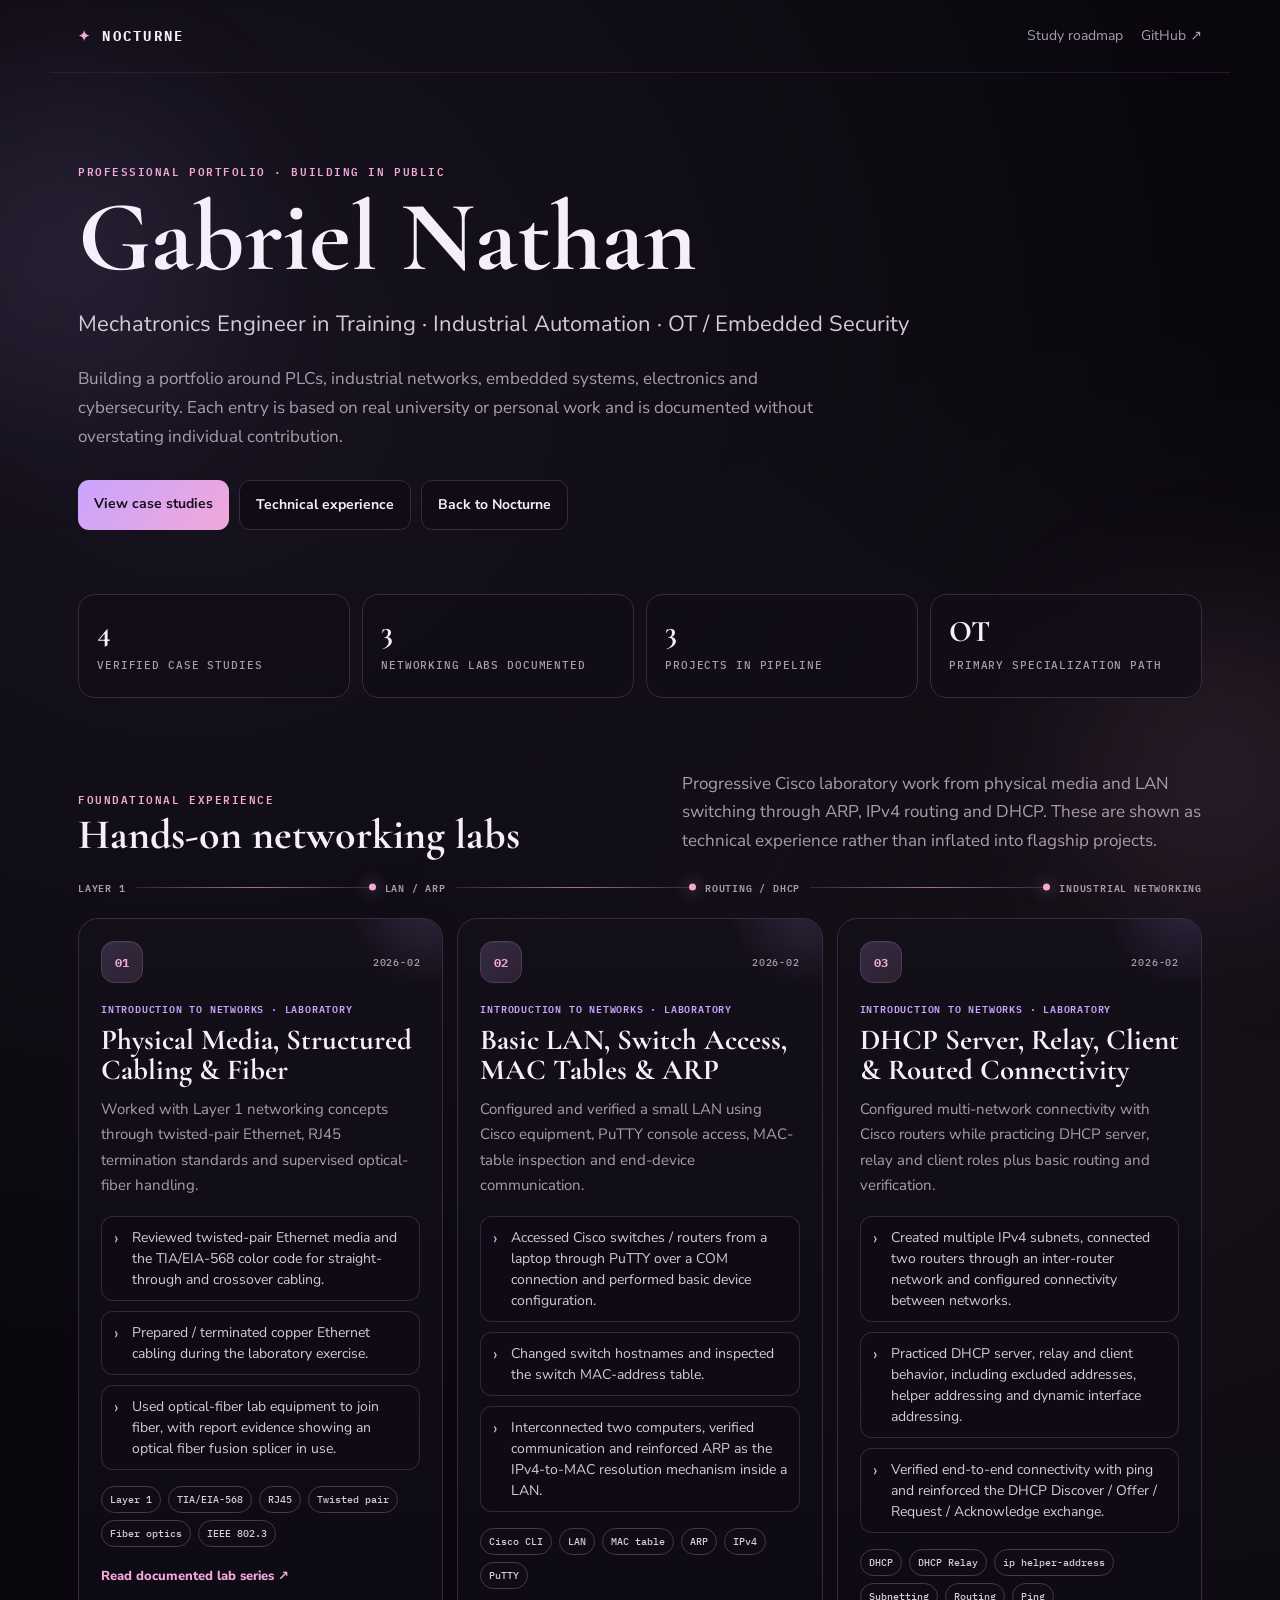
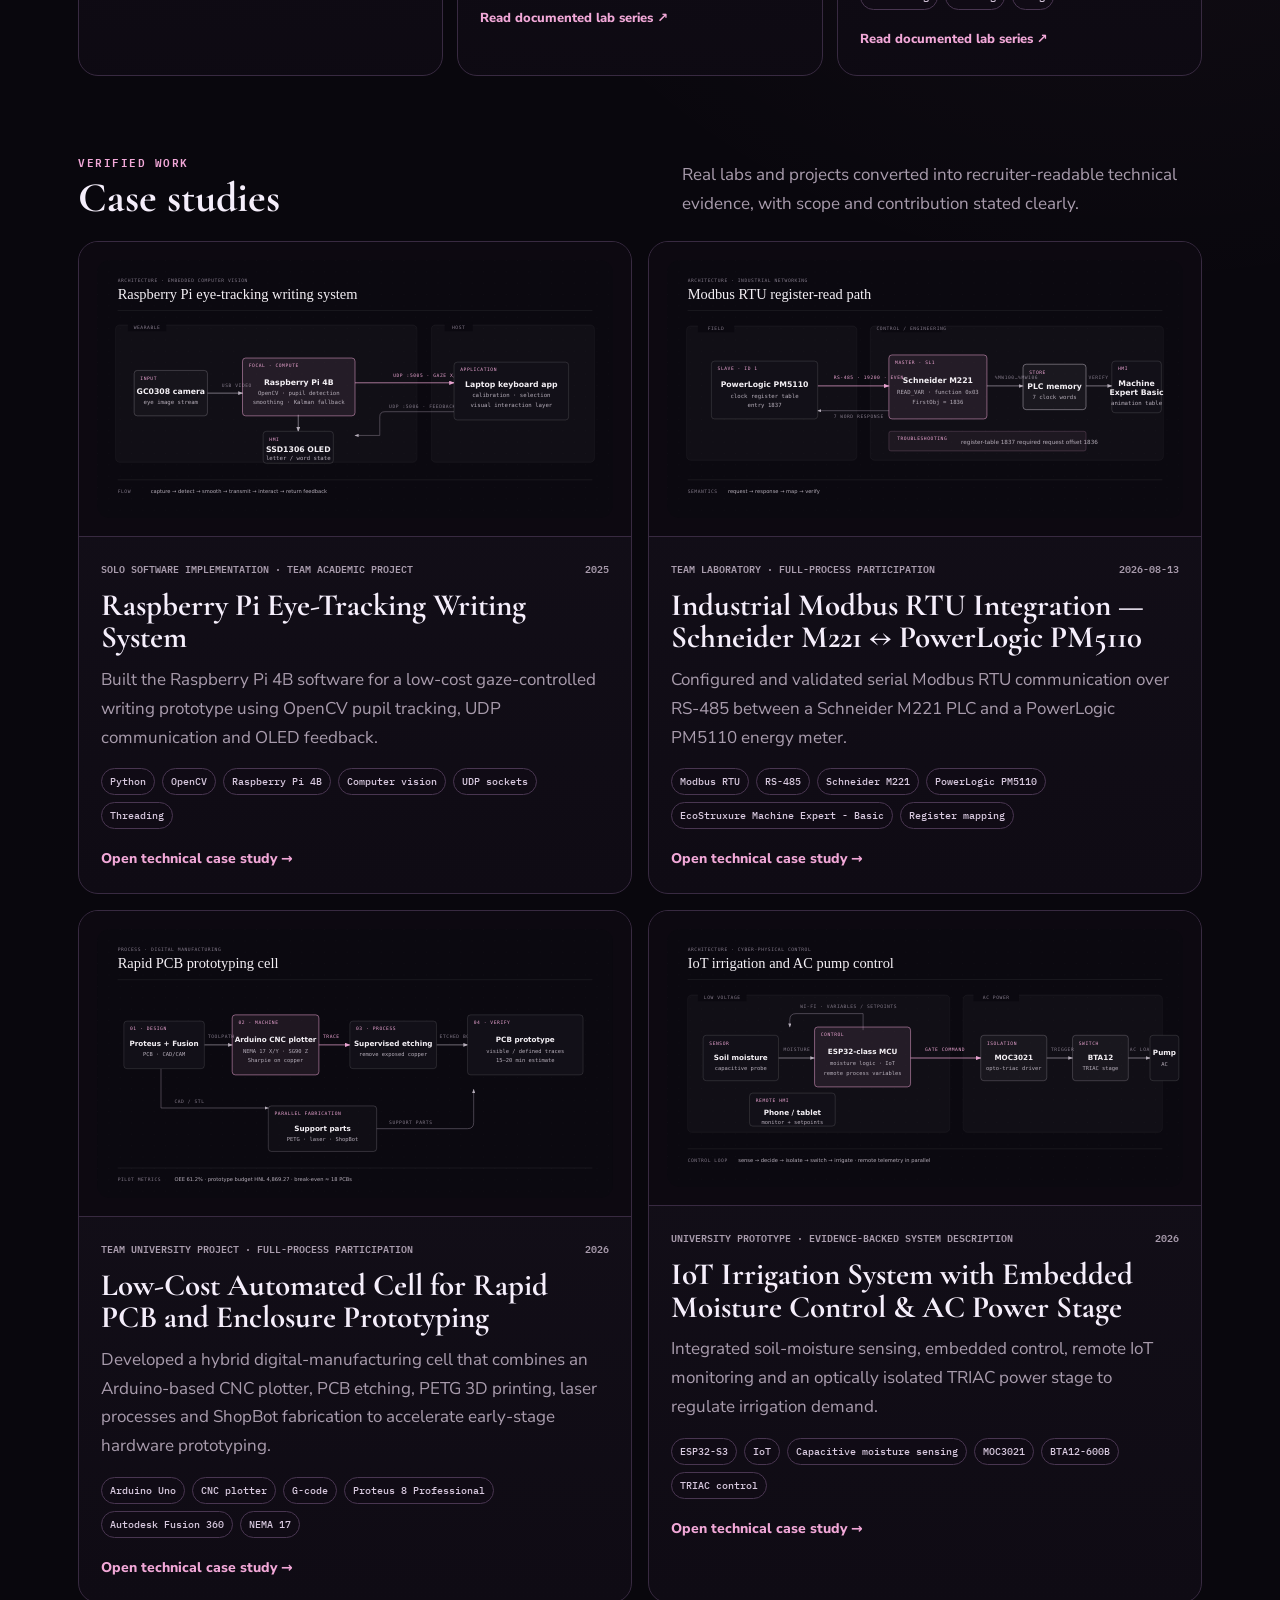
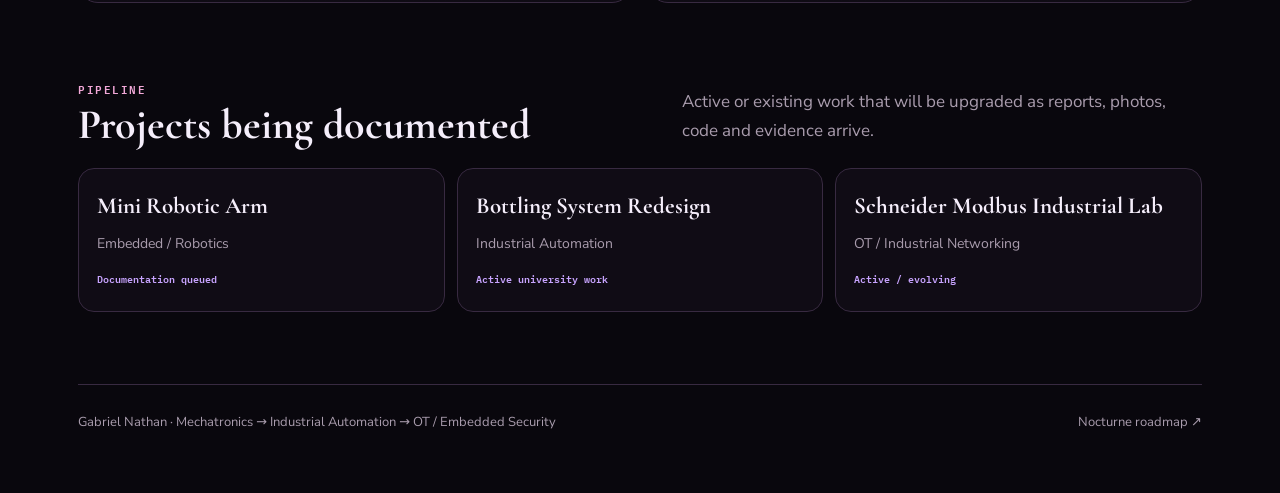
==== portfolio.html @ d042cc81 "Restore stable purple Nocturne UI while keeping current typography and diagram assets" ====
<!doctype html>
<html lang="en">
<head>
  <meta charset="utf-8" />
  <meta name="viewport" content="width=device-width,initial-scale=1" />
  <meta name="description" content="Gabriel Nathan — Mechatronics, industrial automation and OT security portfolio." />
  <meta name="theme-color" content="#0a0710" />
  <title>Portfolio — Gabriel Nathan</title>
  <link rel="preconnect" href="https://fonts.googleapis.com">
  <link rel="preconnect" href="https://fonts.gstatic.com" crossorigin>
  <link href="https://fonts.googleapis.com/css2?family=Cormorant+Garamond:wght@600;700&family=IBM+Plex+Mono:wght@400;500;600&family=Nunito+Sans:wght@500;600;700;800&display=swap" rel="stylesheet">
  <link rel="stylesheet" href="portfolio.css" />
  <link rel="stylesheet" href="portfolio-experience.css" />
  <style>:root{--body:"Nunito Sans",system-ui,sans-serif}</style>
</head>
<body>
  <div class="ambient a"></div><div class="ambient b"></div>
  <header class="site-head">
    <a class="brand" href="index.html"><span>✦</span> NOCTURNE</a>
    <nav><a href="index.html">Study roadmap</a><a href="https://github.com/Natequan/ot-cyber-roadmap" target="_blank" rel="noopener">GitHub ↗</a></nav>
  </header>

  <main>
    <section class="hero reveal">
      <div class="eyebrow">PROFESSIONAL PORTFOLIO · BUILDING IN PUBLIC</div>
      <h1 id="name">Gabriel Nathan</h1>
      <p class="headline" id="headline"></p>
      <p class="summary" id="summary"></p>
      <div class="hero-actions"><a class="primary" href="#case-studies">View case studies</a><a class="secondary" href="#experience">Technical experience</a><a class="secondary" href="index.html">Back to Nocturne</a></div>
    </section>

    <section class="stats" id="stats"></section>

    <section id="experience" class="section">
      <div class="section-head reveal"><div><span class="eyebrow">FOUNDATIONAL EXPERIENCE</span><h2>Hands-on networking labs</h2></div><p>Progressive Cisco laboratory work from physical media and LAN switching through ARP, IPv4 routing and DHCP. These are shown as technical experience rather than inflated into flagship projects.</p></div>
      <div class="experience-track reveal" aria-hidden="true"><span>Layer 1</span><i></i><span>LAN / ARP</span><i></i><span>Routing / DHCP</span><i></i><span>Industrial networking</span></div>
      <div class="experience-grid" id="experienceGrid"></div>
    </section>

    <section id="case-studies" class="section">
      <div class="section-head reveal"><div><span class="eyebrow">VERIFIED WORK</span><h2>Case studies</h2></div><p>Real labs and projects converted into recruiter-readable technical evidence, with scope and contribution stated clearly.</p></div>
      <div class="case-grid" id="caseGrid"></div>
    </section>

    <section class="section">
      <div class="section-head reveal"><div><span class="eyebrow">PIPELINE</span><h2>Projects being documented</h2></div><p>Active or existing work that will be upgraded as reports, photos, code and evidence arrive.</p></div>
      <div class="backlog-grid" id="backlogGrid"></div>
    </section>

    <footer><span>Gabriel Nathan · Mechatronics → Industrial Automation → OT / Embedded Security</span><a href="index.html">Nocturne roadmap ↗</a></footer>
  </main>

  <dialog id="caseDialog">
    <article class="dialog-card"><button class="close" id="closeDialog" aria-label="Close">×</button><div id="dialogContent"></div></article>
  </dialog>

  <script src="data/portfolio.js"></script>
  <script src="data/portfolio_extra.js"></script>
  <script src="data/portfolio_media.js"></script>
  <script src="data/media_eye_hardware.js"></script>
  <script src="data/media_eye_detection.js"></script>
  <script src="data/media_irrigation_bench.js"></script>
  <script src="data/media_irrigation_layout.js"></script>
  <script src="portfolio.js"></script>
</body>
</html>
---- portfolio.css ----
:root{--bg:#09070d;--panel:#120d18;--panel2:#17111e;--ink:#f5eefb;--muted:#a99cad;--soft:#d6cad9;--border:#382a41;--violet:#c8a4ff;--pink:#f2a8d8;--serif:'Cormorant Garamond',serif;--body:'Nunito',system-ui,sans-serif;--mono:'IBM Plex Mono',monospace}*{box-sizing:border-box}html{scroll-behavior:smooth}body{margin:0;background:radial-gradient(circle at 15% 10%,rgba(200,164,255,.08),transparent 30%),radial-gradient(circle at 90% 30%,rgba(242,168,216,.06),transparent 28%),var(--bg);color:var(--ink);font:17px/1.7 var(--body);min-height:100vh}a{color:inherit;text-decoration:none}.ambient{position:fixed;width:280px;height:280px;border-radius:50%;filter:blur(90px);opacity:.12;pointer-events:none;z-index:-1}.ambient.a{background:var(--violet);top:12%;left:-80px;animation:ambientFloat 12s ease-in-out infinite}.ambient.b{background:var(--pink);bottom:0;right:-80px;animation:ambientFloat 15s ease-in-out infinite reverse}@keyframes ambientFloat{50%{transform:translate3d(18px,-18px,0) scale(1.08)}}.site-head{max-width:1180px;margin:auto;padding:24px 28px;display:flex;justify-content:space-between;align-items:center;border-bottom:1px solid rgba(56,42,65,.55)}.brand{font:700 14px var(--mono);letter-spacing:.16em}.brand span{color:var(--pink)}nav{display:flex;gap:18px;color:var(--muted);font-size:14px}nav a{transition:color .2s ease,transform .2s ease}nav a:hover{color:var(--ink);transform:translateY(-1px)}main{max-width:1180px;margin:auto;padding:0 28px 60px}.hero{padding:88px 0 56px;max-width:900px}.eyebrow{font:600 11px var(--mono);letter-spacing:.14em;color:var(--pink)}h1,h2,h3{font-family:var(--serif);margin:0}.hero h1{font-size:clamp(56px,9vw,100px);line-height:.92;margin:12px 0}.headline{font-size:22px;color:var(--soft);max-width:850px}.summary{font-size:17px;color:var(--muted);max-width:760px}.hero-actions{display:flex;gap:10px;flex-wrap:wrap;margin-top:28px}.primary,.secondary{display:inline-flex;padding:12px 16px;border-radius:11px;font-weight:700;font-size:14px;border:1px solid var(--border);transition:transform .2s ease,box-shadow .2s ease,filter .2s ease}.primary{background:linear-gradient(135deg,var(--violet),var(--pink));color:#1a0f1e;border:0}.secondary{background:#100b15}.primary:hover,.secondary:hover{transform:translateY(-2px);box-shadow:0 14px 30px rgba(0,0,0,.22)}.primary:active,.secondary:active{transform:translateY(0) scale(.97)}.stats{display:grid;grid-template-columns:repeat(3,1fr);gap:12px;margin:8px 0 70px}.stat{border:1px solid var(--border);background:rgba(18,13,24,.85);border-radius:16px;padding:18px;transition:transform .25s ease,border-color .25s ease}.stat:hover{transform:translateY(-3px);border-color:#694f77}.stat strong{display:block;font:700 30px var(--serif)}.stat span{font:500 11px var(--mono);letter-spacing:.08em;color:var(--muted)}.section{margin:72px 0}.section-head{display:flex;justify-content:space-between;gap:24px;align-items:end;margin-bottom:22px}.section-head h2{font-size:42px;line-height:1}.section-head p{max-width:520px;color:var(--muted);margin:0}.case-grid{display:grid;grid-template-columns:repeat(2,minmax(0,1fr));gap:16px}.case-card{border:1px solid var(--border);background:linear-gradient(180deg,#14101a,#0f0b14);border-radius:20px;overflow:hidden;transition:transform .3s cubic-bezier(.2,.8,.2,1),border-color .3s ease,box-shadow .3s ease;cursor:pointer}.case-card:hover{transform:translateY(-6px);border-color:#694f77;box-shadow:0 24px 60px rgba(0,0,0,.25)}.case-card:active{transform:translateY(-2px) scale(.99)}.case-visual{padding:18px;border-bottom:1px solid var(--border);background:#0d0911;overflow:hidden}.case-visual img{width:100%;display:block;border-radius:13px;transition:transform .55s cubic-bezier(.2,.8,.2,1)}.case-card:hover .case-visual img{transform:scale(1.025)}.case-body{padding:22px}.case-meta{display:flex;justify-content:space-between;gap:10px;font:600 10px var(--mono);color:var(--muted);text-transform:uppercase}.case-card h3{font-size:31px;line-height:1.05;margin:12px 0;overflow-wrap:anywhere}.case-card p{color:var(--muted);margin:0}.tags{display:flex;flex-wrap:wrap;gap:7px;margin-top:16px}.tag{font:500 10px var(--mono);padding:6px 8px;border:1px solid #493651;border-radius:999px;color:#d8c9df;background:#100b15;transition:transform .2s ease,border-color .2s ease}.tag:hover{transform:translateY(-1px);border-color:#735681}.case-link{margin-top:18px;color:var(--pink);font-weight:800;font-size:14px}.backlog-grid{display:grid;grid-template-columns:repeat(3,minmax(0,1fr));gap:12px}.backlog-card{border:1px solid var(--border);background:#100c15;border-radius:16px;padding:18px;transition:transform .25s ease,border-color .25s ease}.backlog-card:hover{transform:translateY(-3px);border-color:#60476d}.backlog-card h3{font-size:23px;margin-bottom:6px}.backlog-card p{margin:0;color:var(--muted);font-size:14px}.status{display:inline-block;margin-top:13px;font:600 10px var(--mono);color:var(--violet)}footer{display:flex;justify-content:space-between;gap:20px;border-top:1px solid var(--border);padding-top:26px;color:var(--muted);font-size:13px}dialog{border:0;background:transparent;padding:20px;max-width:1080px;width:calc(100% - 28px);color:var(--ink);opacity:0;transform:translateY(18px) scale(.985);transition:opacity .22s ease,transform .28s cubic-bezier(.2,.8,.2,1)}dialog.is-open{opacity:1;transform:translateY(0) scale(1)}dialog::backdrop{background:rgba(5,3,8,.78);backdrop-filter:blur(7px);opacity:0;transition:opacity .25s ease}dialog.is-open::backdrop{opacity:1}.dialog-card{position:relative;background:#0e0a13;border:1px solid #4c3756;border-radius:22px;padding:32px;max-height:88vh;overflow-y:auto;overflow-x:hidden;box-shadow:0 30px 90px rgba(0,0,0,.5)}.dialog-card::-webkit-scrollbar{width:10px}.dialog-card::-webkit-scrollbar-track{background:#09070d}.dialog-card::-webkit-scrollbar-thumb{background:#4c3756;border-radius:99px;border:2px solid #09070d}.close{position:sticky;float:right;top:0;z-index:6;border:1px solid var(--border);background:#17101d;color:var(--ink);border-radius:50%;width:40px;height:40px;font-size:21px;cursor:pointer;transition:transform .2s ease,background .2s ease}.close:hover{transform:rotate(6deg) scale(1.06);background:#22172b}.close:active{transform:scale(.94)}.dialog-card h2{font-size:clamp(36px,5vw,54px);line-height:1.02;margin:10px 56px 14px 0;overflow-wrap:anywhere;word-break:normal}.dialog-card h3{font-size:29px;line-height:1.1;margin-top:30px}.dialog-card p,.dialog-card li{color:var(--soft);overflow-wrap:anywhere}.dialog-card ul{padding-left:22px}.role-note{border-left:3px solid var(--pink);padding:14px 16px;background:rgba(242,168,216,.04);color:var(--muted);border-radius:0 12px 12px 0}.result{padding:18px;border:1px solid #4d3856;background:rgba(200,164,255,.05);border-radius:14px}.diagram-wrap{overflow:hidden;border-radius:16px;margin-top:18px}.diagram{width:100%;height:auto;display:block;border-radius:15px;border:1px solid var(--border);margin:0;background:#0b0710}.case-section{margin-top:28px}.section-intro{margin-top:6px;color:var(--muted)}.project-gallery{display:grid;grid-template-columns:repeat(3,minmax(0,1fr));gap:12px;margin-top:14px}.project-shot{margin:0;border:1px solid var(--border);background:#100b15;border-radius:15px;overflow:hidden;cursor:zoom-in;opacity:0;transform:translateY(12px);animation:galleryIn .55s ease forwards;animation-delay:calc(220ms + var(--stagger,0ms));transition:transform .28s ease,border-color .28s ease,box-shadow .28s ease}.project-shot:hover{transform:translateY(-5px);border-color:#70557e;box-shadow:0 18px 42px rgba(0,0,0,.28)}.project-shot img{width:100%;height:210px;object-fit:cover;display:block;background:#fff}.project-shot figcaption{padding:11px 12px;color:var(--muted);font-size:13px;line-height:1.45}.flow-list{display:grid;gap:10px;margin-top:14px}.flow-step{display:grid;grid-template-columns:42px 1fr;gap:12px;align-items:start;padding:14px;border:1px solid #302338;background:#100b15;border-radius:13px;opacity:0;transform:translateX(-10px);animation:flowIn .52s ease forwards;animation-delay:calc(250ms + var(--stagger,0ms))}.flow-step span{font:700 11px var(--mono);color:var(--pink);padding-top:4px}.flow-step p{margin:0}.animated-list li{opacity:0;transform:translateY(8px);animation:listIn .48s ease forwards;animation-delay:calc(250ms + var(--stagger,0ms));margin-bottom:8px}.reveal{opacity:0;transform:translateY(16px);transition:opacity .6s ease var(--delay,0ms),transform .65s cubic-bezier(.2,.8,.2,1) var(--delay,0ms)}.reveal.is-visible{opacity:1;transform:translateY(0)}.dialog-reveal{opacity:0;transform:translateY(13px);transition:opacity .55s ease var(--dialog-delay,0ms),transform .62s cubic-bezier(.2,.8,.2,1) var(--dialog-delay,0ms)}.dialog-reveal.is-visible{opacity:1;transform:translateY(0)}@keyframes galleryIn{to{opacity:1;transform:translateY(0)}}@keyframes flowIn{to{opacity:1;transform:translateX(0)}}@keyframes listIn{to{opacity:1;transform:translateY(0)}}.media-lightbox{position:fixed;inset:0;z-index:1000;display:grid;place-items:center;padding:24px;background:rgba(4,2,7,.9);backdrop-filter:blur(10px);opacity:0;transition:opacity .18s ease}.media-lightbox.is-open{opacity:1}.media-frame{max-width:min(1100px,92vw);max-height:90vh;display:grid;gap:10px;justify-items:center}.media-frame img{max-width:100%;max-height:82vh;border-radius:18px;border:1px solid #5b4266;box-shadow:0 30px 90px rgba(0,0,0,.55)}.media-frame p{margin:0;color:var(--soft);font-size:14px}.media-close{position:absolute;right:26px;top:22px;width:42px;height:42px;border-radius:50%;border:1px solid #5b4266;background:#17101d;color:var(--ink);font-size:24px;cursor:pointer}@media(max-width:820px){.site-head{padding:18px}.site-head nav{display:none}main{padding:0 18px 40px}.hero{padding-top:56px}.stats,.case-grid,.backlog-grid{grid-template-columns:1fr}.section-head{display:block}.section-head p{margin-top:12px}.dialog-card{padding:22px}.dialog-card h2{font-size:36px;margin-right:42px}.hero h1{font-size:58px}.project-gallery{grid-template-columns:1fr}.project-shot img{height:auto;max-height:360px}.flow-step{grid-template-columns:34px 1fr}}@media(prefers-reduced-motion:reduce){*{scroll-behavior:auto!important;transition:none!important;animation:none!important}.reveal,.dialog-reveal,.project-shot,.flow-step,.animated-list li{opacity:1!important;transform:none!important}}
---- portfolio-experience.css ----
.stats{grid-template-columns:repeat(4,minmax(0,1fr))}
.experience-track{display:grid;grid-template-columns:auto 1fr auto 1fr auto 1fr auto;align-items:center;gap:10px;margin:10px 0 22px;color:var(--muted);font:600 10px var(--mono);letter-spacing:.08em;text-transform:uppercase}
.experience-track i{height:1px;background:linear-gradient(90deg,rgba(200,164,255,.15),rgba(242,168,216,.65),rgba(200,164,255,.15));position:relative;overflow:visible}
.experience-track i::after{content:'';position:absolute;right:-1px;top:50%;width:7px;height:7px;border-radius:50%;background:var(--pink);transform:translateY(-50%);box-shadow:0 0 16px rgba(242,168,216,.7);animation:networkPulse 2.8s ease-in-out infinite}
.experience-track i:nth-of-type(2)::after{animation-delay:.5s}.experience-track i:nth-of-type(3)::after{animation-delay:1s}
@keyframes networkPulse{0%,100%{opacity:.35;transform:translateY(-50%) scale(.75)}50%{opacity:1;transform:translateY(-50%) scale(1.18)}}
.experience-grid{display:grid;grid-template-columns:repeat(3,minmax(0,1fr));gap:14px}
.experience-card{position:relative;border:1px solid var(--border);background:linear-gradient(180deg,rgba(20,16,26,.96),rgba(14,10,19,.98));border-radius:20px;padding:22px;overflow:hidden;transition:transform .3s cubic-bezier(.2,.8,.2,1),border-color .3s ease,box-shadow .3s ease}
.experience-card::before{content:'';position:absolute;width:170px;height:170px;border-radius:50%;top:-100px;right:-70px;background:radial-gradient(circle,rgba(200,164,255,.15),transparent 68%);transition:transform .45s ease,opacity .45s ease}
.experience-card:hover{transform:translateY(-5px);border-color:#694f77;box-shadow:0 24px 58px rgba(0,0,0,.24)}
.experience-card:hover::before{transform:scale(1.28);opacity:1}
.experience-top{display:flex;justify-content:space-between;align-items:center;gap:12px;margin-bottom:16px}
.experience-number{display:grid;place-items:center;width:42px;height:42px;border-radius:13px;background:linear-gradient(135deg,rgba(200,164,255,.18),rgba(242,168,216,.12));border:1px solid #503b5c;font:700 12px var(--mono);color:var(--pink);box-shadow:inset 0 1px 0 rgba(255,255,255,.05)}
.experience-date{font:500 10px var(--mono);letter-spacing:.08em;color:var(--muted)}
.experience-type{font:600 10px var(--mono);letter-spacing:.08em;text-transform:uppercase;color:var(--violet);margin-bottom:8px}
.experience-card h3{font-size:29px;line-height:1.03;margin:0 0 12px;overflow-wrap:anywhere}
.experience-card>p{margin:0;color:var(--muted);font-size:15px}
.experience-bullets{margin:17px 0 0;padding:0;list-style:none;display:grid;gap:10px}
.experience-bullets li{position:relative;padding:10px 11px 10px 30px;border:1px solid rgba(73,54,81,.65);background:rgba(16,11,21,.72);border-radius:12px;color:var(--soft);font-size:14px;line-height:1.5;transition:transform .2s ease,border-color .2s ease}
.experience-bullets li::before{content:'›';position:absolute;left:12px;top:8px;color:var(--pink);font-size:18px}
.experience-card:hover .experience-bullets li{border-color:rgba(105,79,119,.75)}
.experience-link{display:inline-flex;margin-top:18px;color:var(--pink);font-weight:800;font-size:13px;transition:transform .2s ease,color .2s ease}
.experience-link:hover{transform:translateX(3px);color:#ffd0ec}
@media(max-width:980px){.stats{grid-template-columns:repeat(2,minmax(0,1fr))}.experience-grid{grid-template-columns:1fr}.experience-track{grid-template-columns:auto 1fr auto 1fr auto}.experience-track span:last-child,.experience-track i:last-of-type{display:none}}
@media(max-width:620px){.stats{grid-template-columns:1fr}.experience-track{display:none}.experience-card{padding:19px}.experience-card h3{font-size:26px}}
@media(prefers-reduced-motion:reduce){.experience-track i::after{animation:none}}
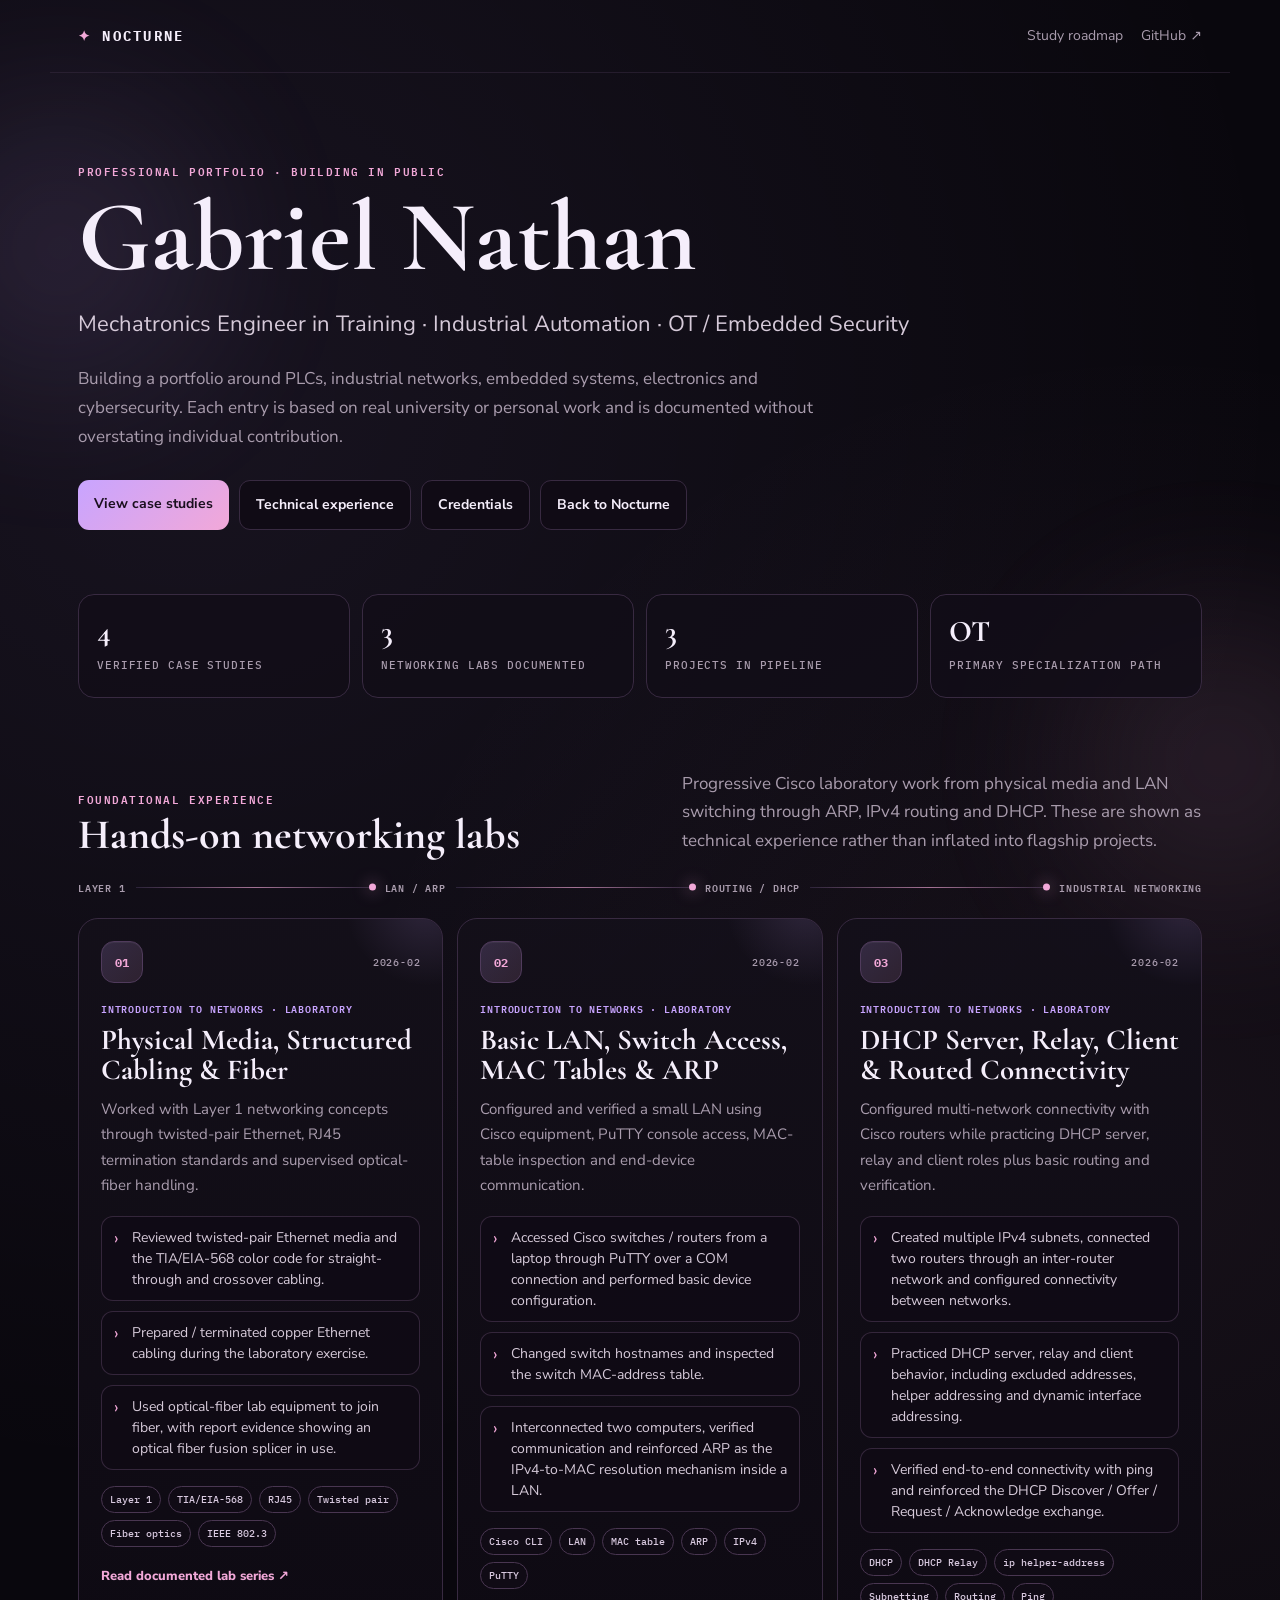
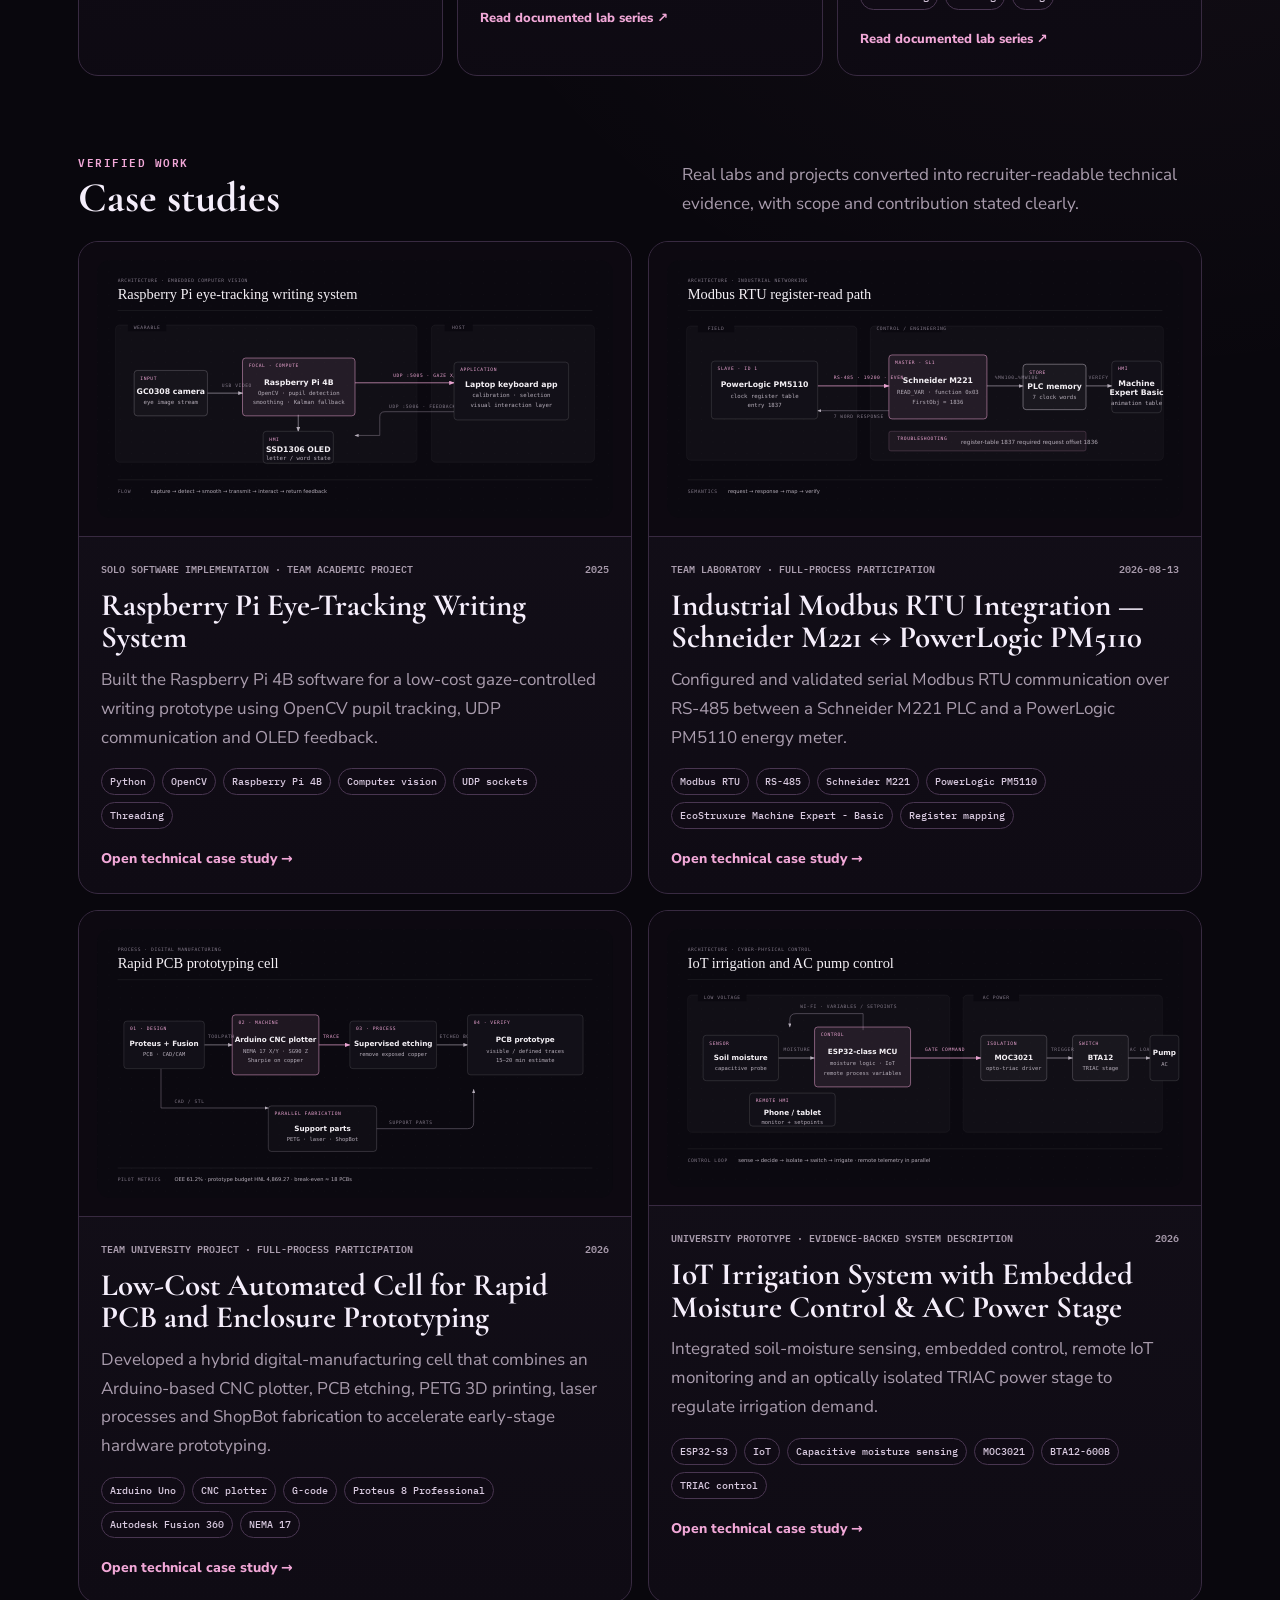
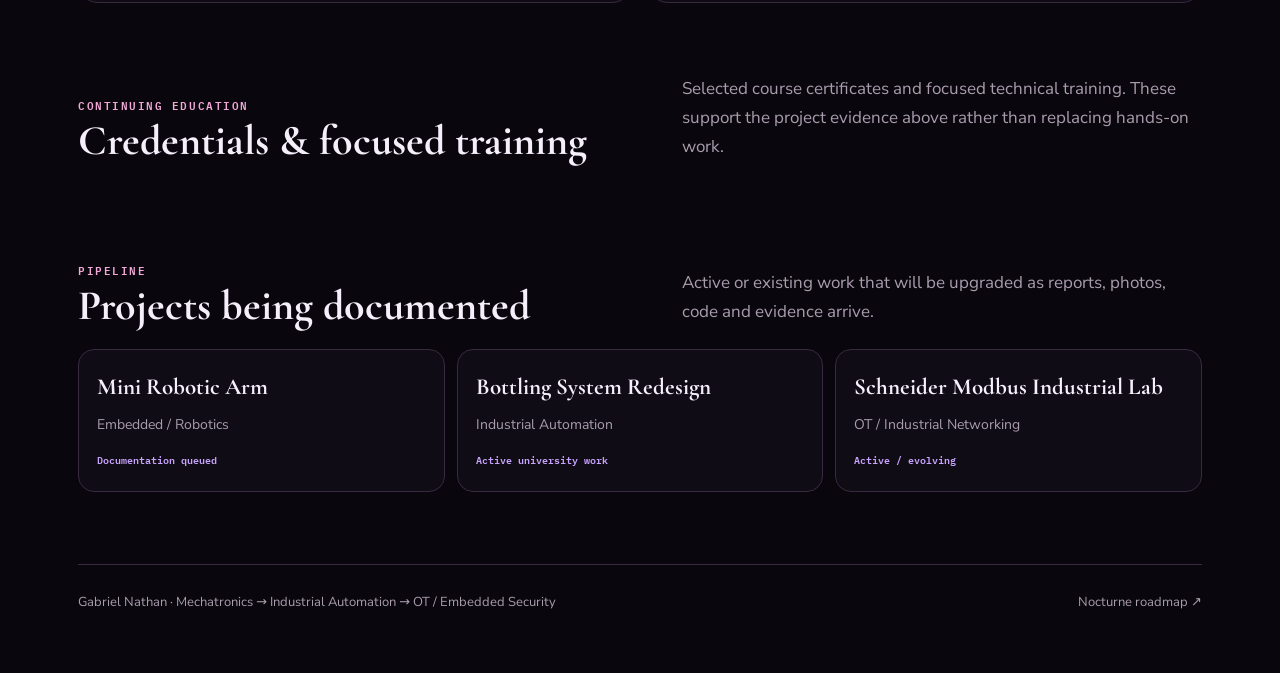
==== commit d5ba22a4: "Add credentials and focused training section to portfolio" ====
--- a/portfolio.html
+++ b/portfolio.html
@@ -11,6 +11,7 @@
   <link href="https://fonts.googleapis.com/css2?family=Cormorant+Garamond:wght@600;700&family=IBM+Plex+Mono:wght@400;500;600&family=Nunito+Sans:wght@500;600;700;800&display=swap" rel="stylesheet">
   <link rel="stylesheet" href="portfolio.css" />
   <link rel="stylesheet" href="portfolio-experience.css" />
+  <link rel="stylesheet" href="portfolio-credentials.css" />
   <style>:root{--body:"Nunito Sans",system-ui,sans-serif}</style>
 </head>
 <body>
@@ -26,7 +27,7 @@
       <h1 id="name">Gabriel Nathan</h1>
       <p class="headline" id="headline"></p>
       <p class="summary" id="summary"></p>
-      <div class="hero-actions"><a class="primary" href="#case-studies">View case studies</a><a class="secondary" href="#experience">Technical experience</a><a class="secondary" href="index.html">Back to Nocturne</a></div>
+      <div class="hero-actions"><a class="primary" href="#case-studies">View case studies</a><a class="secondary" href="#experience">Technical experience</a><a class="secondary" href="#credentials">Credentials</a><a class="secondary" href="index.html">Back to Nocturne</a></div>
     </section>
 
     <section class="stats" id="stats"></section>
@@ -40,6 +41,11 @@
     <section id="case-studies" class="section">
       <div class="section-head reveal"><div><span class="eyebrow">VERIFIED WORK</span><h2>Case studies</h2></div><p>Real labs and projects converted into recruiter-readable technical evidence, with scope and contribution stated clearly.</p></div>
       <div class="case-grid" id="caseGrid"></div>
+    </section>
+
+    <section id="credentials" class="section">
+      <div class="section-head reveal"><div><span class="eyebrow">CONTINUING EDUCATION</span><h2>Credentials & focused training</h2></div><p>Selected course certificates and focused technical training. These support the project evidence above rather than replacing hands-on work.</p></div>
+      <div class="credentials-grid" id="credentialsGrid"></div>
     </section>
 
     <section class="section">
@@ -56,6 +62,7 @@
 
   <script src="data/portfolio.js"></script>
   <script src="data/portfolio_extra.js"></script>
+  <script src="data/credentials.js"></script>
   <script src="data/portfolio_media.js"></script>
   <script src="data/media_eye_hardware.js"></script>
   <script src="data/media_eye_detection.js"></script>
--- a/portfolio-credentials.css
+++ b/portfolio-credentials.css
@@ -0,0 +1 @@
+.credentials-grid{display:grid;grid-template-columns:repeat(2,minmax(0,1fr));gap:14px}.credential-card{position:relative;border:1px solid var(--border);background:linear-gradient(180deg,rgba(20,16,26,.96),rgba(14,10,19,.98));border-radius:18px;padding:22px;overflow:hidden;transition:transform .24s ease,border-color .24s ease,box-shadow .24s ease}.credential-card::after{content:'';position:absolute;inset:auto -70px -90px auto;width:180px;height:180px;border-radius:50%;background:radial-gradient(circle,rgba(143,178,255,.12),rgba(200,164,255,.08),transparent 68%);pointer-events:none}.credential-card:hover{transform:translateY(-4px);border-color:#5a4772;box-shadow:0 20px 46px rgba(0,0,0,.22)}.credential-top{display:flex;justify-content:space-between;gap:16px;align-items:flex-start;margin-bottom:14px}.credential-type,.credential-date{font:600 10px var(--mono);letter-spacing:.09em;text-transform:uppercase}.credential-type{color:var(--pink)}.credential-date{color:var(--muted);white-space:nowrap}.credential-card h3{font-size:29px;line-height:1.04;margin:0 0 8px}.credential-issuer{margin:0 0 14px;color:var(--violet);font-weight:800;font-size:14px}.credential-note{margin:0;color:var(--muted);font-size:14px;line-height:1.65}.credential-foot{display:flex;justify-content:space-between;align-items:center;gap:12px;margin-top:18px;padding-top:14px;border-top:1px solid rgba(56,42,65,.68)}.credential-focus{font:600 10px var(--mono);letter-spacing:.06em;text-transform:uppercase;color:var(--soft)}.credential-verify{position:relative;z-index:1;color:#b8cbff;font-weight:800;font-size:13px;transition:transform .2s ease,color .2s ease}.credential-verify:hover{transform:translateX(3px);color:#d9e3ff}.credential-noverify{color:var(--muted);font-size:12px}@media(max-width:820px){.credentials-grid{grid-template-columns:1fr}.credential-card h3{font-size:26px}}
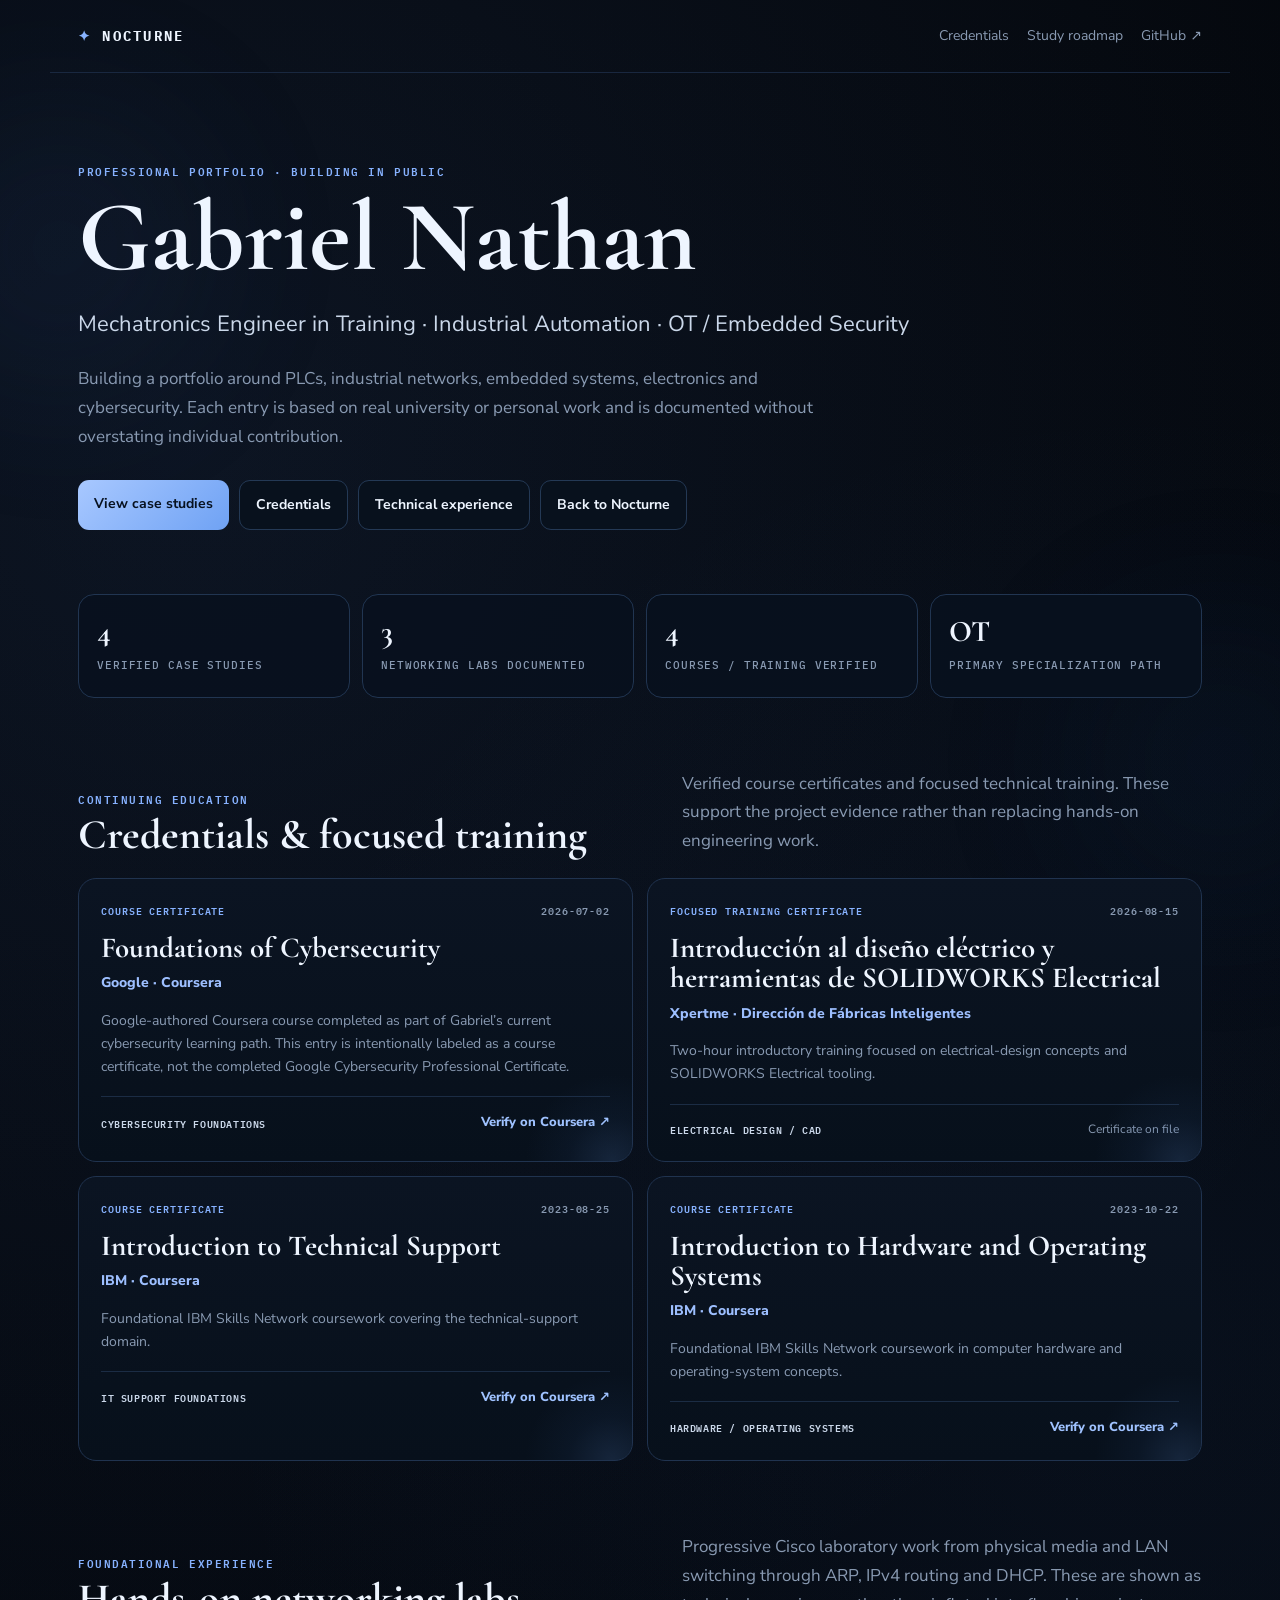
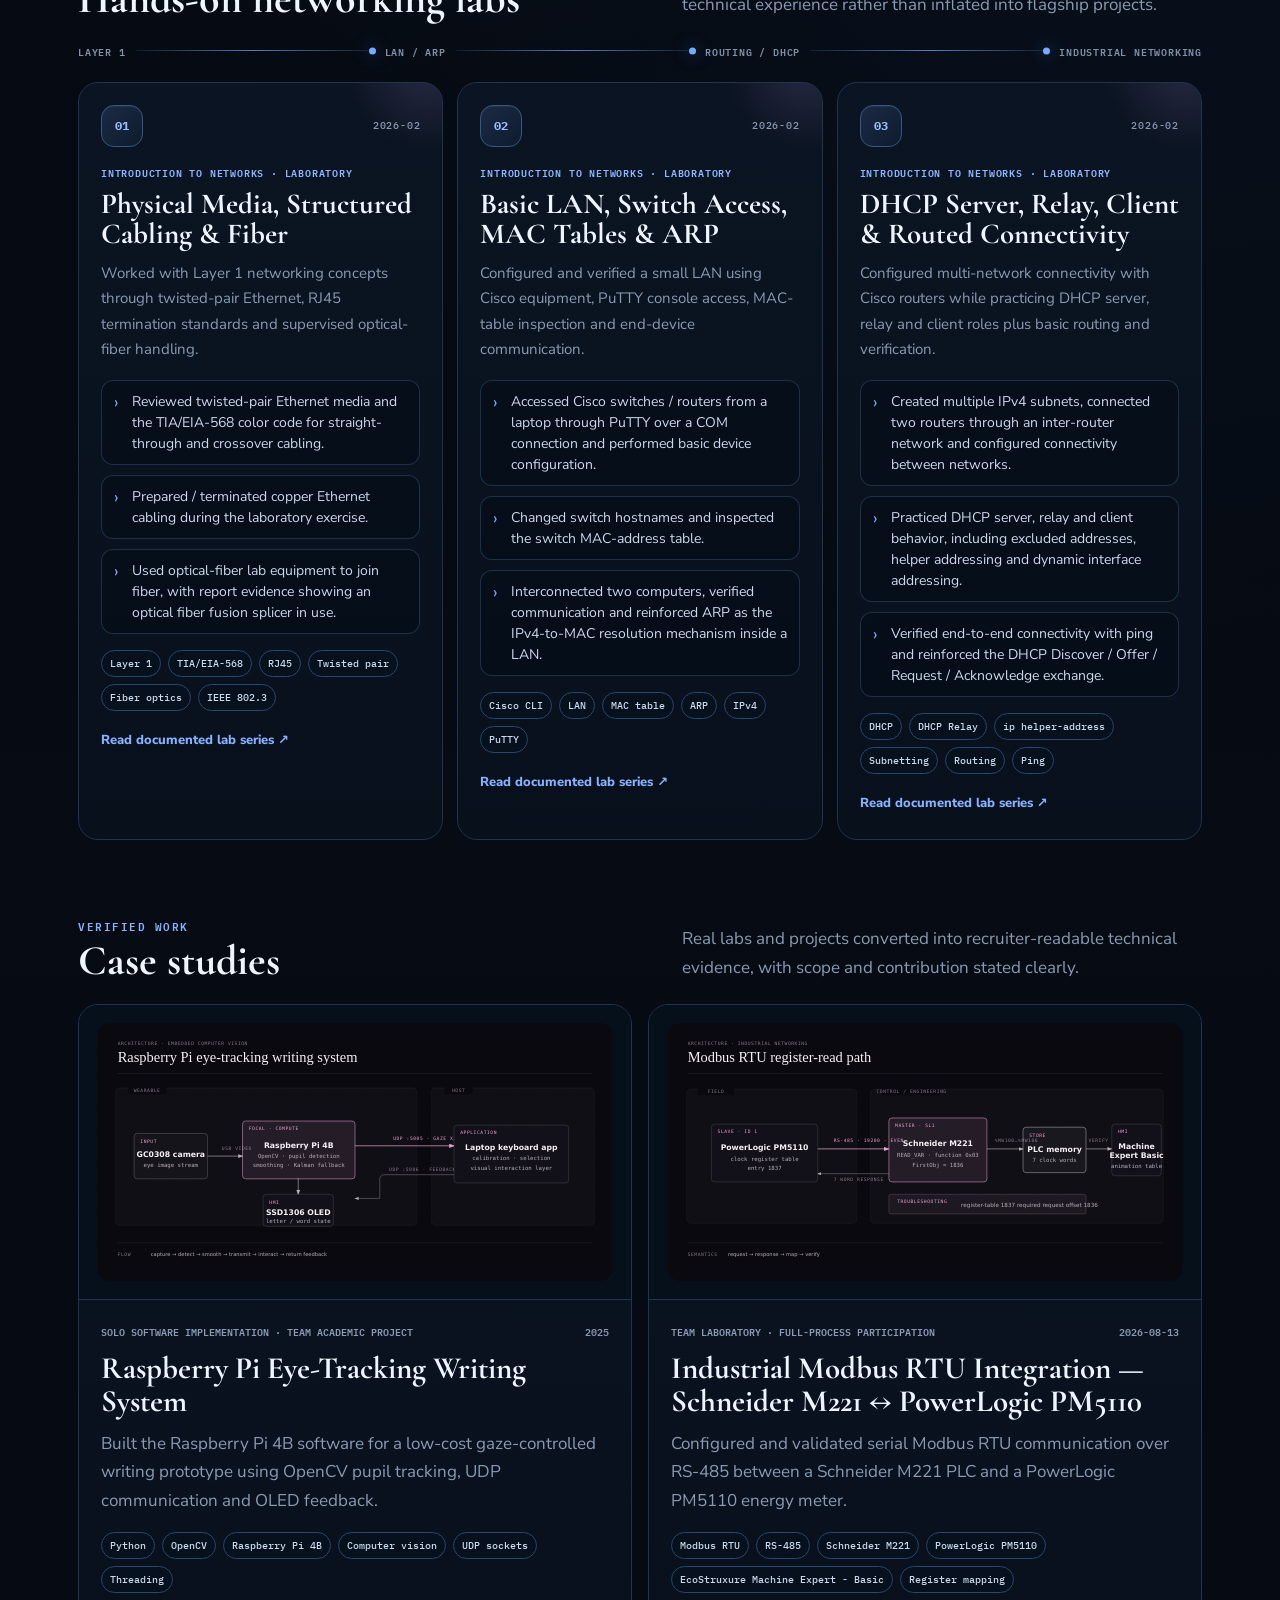
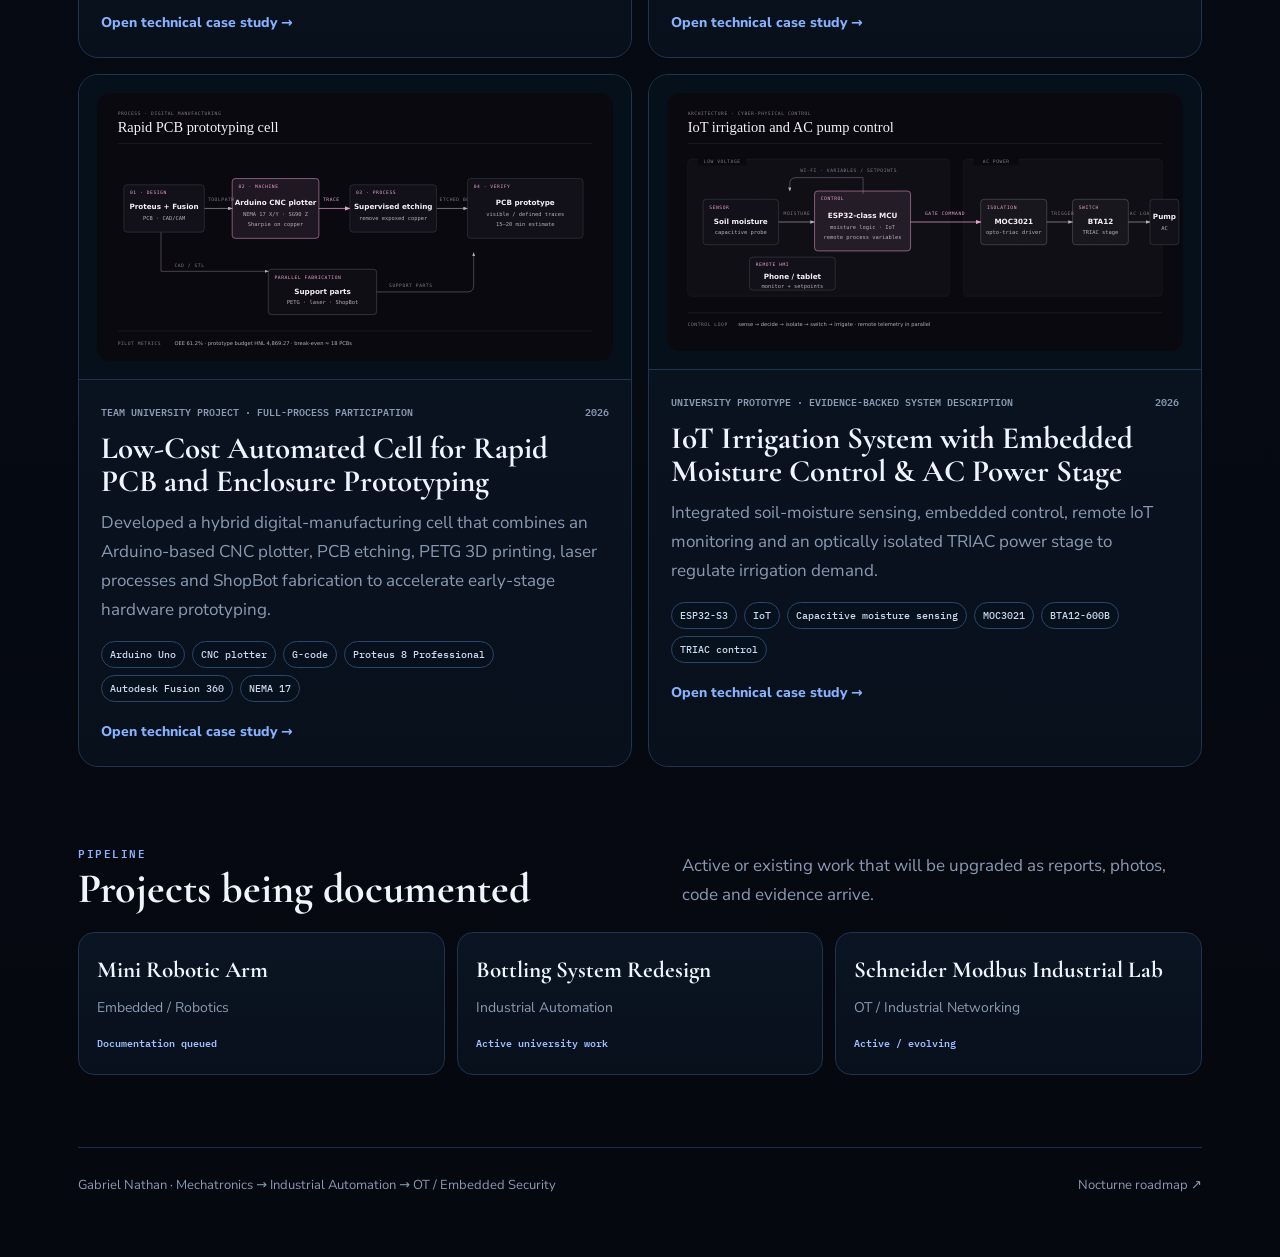
==== commit 3022d753: "Surface credentials and apply blue portfolio theme" ====
--- a/portfolio.html
+++ b/portfolio.html
@@ -4,21 +4,22 @@
   <meta charset="utf-8" />
   <meta name="viewport" content="width=device-width,initial-scale=1" />
   <meta name="description" content="Gabriel Nathan — Mechatronics, industrial automation and OT security portfolio." />
-  <meta name="theme-color" content="#0a0710" />
+  <meta name="theme-color" content="#05080f" />
   <title>Portfolio — Gabriel Nathan</title>
   <link rel="preconnect" href="https://fonts.googleapis.com">
   <link rel="preconnect" href="https://fonts.gstatic.com" crossorigin>
   <link href="https://fonts.googleapis.com/css2?family=Cormorant+Garamond:wght@600;700&family=IBM+Plex+Mono:wght@400;500;600&family=Nunito+Sans:wght@500;600;700;800&display=swap" rel="stylesheet">
-  <link rel="stylesheet" href="portfolio.css" />
-  <link rel="stylesheet" href="portfolio-experience.css" />
-  <link rel="stylesheet" href="portfolio-credentials.css" />
+  <link rel="stylesheet" href="portfolio.css?v=blue-20260816-1" />
+  <link rel="stylesheet" href="portfolio-experience.css?v=blue-20260816-1" />
+  <link rel="stylesheet" href="portfolio-credentials.css?v=blue-20260816-1" />
+  <link rel="stylesheet" href="portfolio-blue.css?v=blue-20260816-1" />
   <style>:root{--body:"Nunito Sans",system-ui,sans-serif}</style>
 </head>
 <body>
   <div class="ambient a"></div><div class="ambient b"></div>
   <header class="site-head">
     <a class="brand" href="index.html"><span>✦</span> NOCTURNE</a>
-    <nav><a href="index.html">Study roadmap</a><a href="https://github.com/Natequan/ot-cyber-roadmap" target="_blank" rel="noopener">GitHub ↗</a></nav>
+    <nav><a href="#credentials">Credentials</a><a href="index.html">Study roadmap</a><a href="https://github.com/Natequan/ot-cyber-roadmap" target="_blank" rel="noopener">GitHub ↗</a></nav>
   </header>
 
   <main>
@@ -27,10 +28,15 @@
       <h1 id="name">Gabriel Nathan</h1>
       <p class="headline" id="headline"></p>
       <p class="summary" id="summary"></p>
-      <div class="hero-actions"><a class="primary" href="#case-studies">View case studies</a><a class="secondary" href="#experience">Technical experience</a><a class="secondary" href="#credentials">Credentials</a><a class="secondary" href="index.html">Back to Nocturne</a></div>
+      <div class="hero-actions"><a class="primary" href="#case-studies">View case studies</a><a class="secondary" href="#credentials">Credentials</a><a class="secondary" href="#experience">Technical experience</a><a class="secondary" href="index.html">Back to Nocturne</a></div>
     </section>
 
     <section class="stats" id="stats"></section>
+
+    <section id="credentials" class="section">
+      <div class="section-head reveal"><div><span class="eyebrow">CONTINUING EDUCATION</span><h2>Credentials & focused training</h2></div><p>Verified course certificates and focused technical training. These support the project evidence rather than replacing hands-on engineering work.</p></div>
+      <div class="credentials-grid" id="credentialsGrid"></div>
+    </section>
 
     <section id="experience" class="section">
       <div class="section-head reveal"><div><span class="eyebrow">FOUNDATIONAL EXPERIENCE</span><h2>Hands-on networking labs</h2></div><p>Progressive Cisco laboratory work from physical media and LAN switching through ARP, IPv4 routing and DHCP. These are shown as technical experience rather than inflated into flagship projects.</p></div>
@@ -41,11 +47,6 @@
     <section id="case-studies" class="section">
       <div class="section-head reveal"><div><span class="eyebrow">VERIFIED WORK</span><h2>Case studies</h2></div><p>Real labs and projects converted into recruiter-readable technical evidence, with scope and contribution stated clearly.</p></div>
       <div class="case-grid" id="caseGrid"></div>
-    </section>
-
-    <section id="credentials" class="section">
-      <div class="section-head reveal"><div><span class="eyebrow">CONTINUING EDUCATION</span><h2>Credentials & focused training</h2></div><p>Selected course certificates and focused technical training. These support the project evidence above rather than replacing hands-on work.</p></div>
-      <div class="credentials-grid" id="credentialsGrid"></div>
     </section>
 
     <section class="section">
@@ -60,14 +61,14 @@
     <article class="dialog-card"><button class="close" id="closeDialog" aria-label="Close">×</button><div id="dialogContent"></div></article>
   </dialog>
 
-  <script src="data/portfolio.js"></script>
-  <script src="data/portfolio_extra.js"></script>
-  <script src="data/credentials.js"></script>
-  <script src="data/portfolio_media.js"></script>
-  <script src="data/media_eye_hardware.js"></script>
-  <script src="data/media_eye_detection.js"></script>
-  <script src="data/media_irrigation_bench.js"></script>
-  <script src="data/media_irrigation_layout.js"></script>
-  <script src="portfolio.js"></script>
+  <script src="data/portfolio.js?v=blue-20260816-1"></script>
+  <script src="data/portfolio_extra.js?v=blue-20260816-1"></script>
+  <script src="data/credentials.js?v=blue-20260816-1"></script>
+  <script src="data/portfolio_media.js?v=blue-20260816-1"></script>
+  <script src="data/media_eye_hardware.js?v=blue-20260816-1"></script>
+  <script src="data/media_eye_detection.js?v=blue-20260816-1"></script>
+  <script src="data/media_irrigation_bench.js?v=blue-20260816-1"></script>
+  <script src="data/media_irrigation_layout.js?v=blue-20260816-1"></script>
+  <script src="portfolio.js?v=blue-20260816-1"></script>
 </body>
 </html>
--- a/portfolio-blue.css
+++ b/portfolio-blue.css
@@ -0,0 +1,66 @@
+:root{
+  --bg:#05080f;
+  --panel:#0a1220;
+  --panel2:#0d1727;
+  --ink:#eef5ff;
+  --muted:#899ab2;
+  --soft:#cbd8ea;
+  --border:#1e2f4b;
+  --violet:#8fb7ff;
+  --pink:#70a8ff;
+}
+
+body{
+  background:
+    radial-gradient(circle at 15% 10%,rgba(73,116,190,.12),transparent 31%),
+    radial-gradient(circle at 90% 30%,rgba(39,81,145,.09),transparent 28%),
+    linear-gradient(180deg,#04070c,#060b14 55%,#05080f);
+}
+.ambient.a{background:#315d9f;opacity:.10;animation:none}
+.ambient.b{background:#173e79;opacity:.10;animation:none}
+.site-head{border-color:rgba(31,49,77,.75)}
+.brand span,.eyebrow,.case-link,.experience-link,.credential-type{color:#87b2ff}
+
+.primary{background:linear-gradient(135deg,#a8c8ff,#6fa2f4);color:#07111f}
+.secondary{background:#08111d;border-color:#243955}
+.secondary:hover{border-color:#45699e;background:#0c1929}
+
+.stat{border-color:#213551;background:rgba(8,17,30,.90)}
+.stat:hover{border-color:#446894}
+.case-card,.backlog-card,.experience-card,.credential-card{border-color:#20334f;background:linear-gradient(180deg,#0b1422,#07101b)}
+.case-card:hover,.backlog-card:hover,.experience-card:hover,.credential-card:hover{border-color:#466b9d;box-shadow:0 24px 60px rgba(0,0,0,.26)}
+.case-visual{border-color:#20334f;background:#06101a}
+.tag{border-color:#29466d;color:#c9d9ed;background:#07111e}
+.tag:hover{border-color:#4f78ae}
+.status,.credential-issuer{color:#9dbfff}
+
+.experience-track{color:#7f91aa}
+.experience-track i{background:linear-gradient(90deg,rgba(92,136,204,.14),rgba(113,169,255,.72),rgba(92,136,204,.14))}
+.experience-track i::after{background:#76aaff;box-shadow:0 0 16px rgba(84,143,235,.55);animation:none}
+.experience-number{background:linear-gradient(135deg,rgba(105,157,238,.17),rgba(50,91,153,.10));border-color:#365781;color:#9cc0ff}
+.experience-type{color:#8eb7ff}
+.experience-bullets li{border-color:rgba(36,57,86,.8);background:rgba(6,14,25,.78)}
+.experience-bullets li::before{color:#79adff}
+
+.credential-card::after{background:radial-gradient(circle,rgba(111,166,255,.14),rgba(53,93,158,.08),transparent 68%)}
+.credential-foot{border-color:rgba(33,53,81,.76)}
+.credential-verify{color:#9fc2ff}
+.credential-verify:hover{color:#d4e4ff}
+
+.dialog-card{background:#06101b;border-color:#2c4770;box-shadow:0 30px 90px rgba(0,0,0,.56)}
+dialog::backdrop{background:rgba(2,6,12,.82)}
+.dialog-card::-webkit-scrollbar-track{background:#050a12}
+.dialog-card::-webkit-scrollbar-thumb{background:#31527d;border-color:#050a12}
+.close,.media-close{background:#0a1625;border-color:#2a456b}
+.close:hover{background:#10213a}
+.role-note{border-left-color:#75a9fb;background:rgba(88,145,232,.055)}
+.result{border-color:#2f4d76;background:rgba(77,129,211,.07)}
+.diagram{border-color:#263e60;background:#050c15}
+.project-shot{border-color:#233955;background:#07111e}
+.project-shot:hover{border-color:#4b73a7}
+.flow-step{border-color:#213650;background:#07111e}
+.flow-step span{color:#7eaffb}
+.media-frame img,.media-close{border-color:#365983}
+
+/* Keep the portfolio lightweight: interactions only, no ambient/continuous loops. */
+.reveal{transition-duration:.35s,.4s}
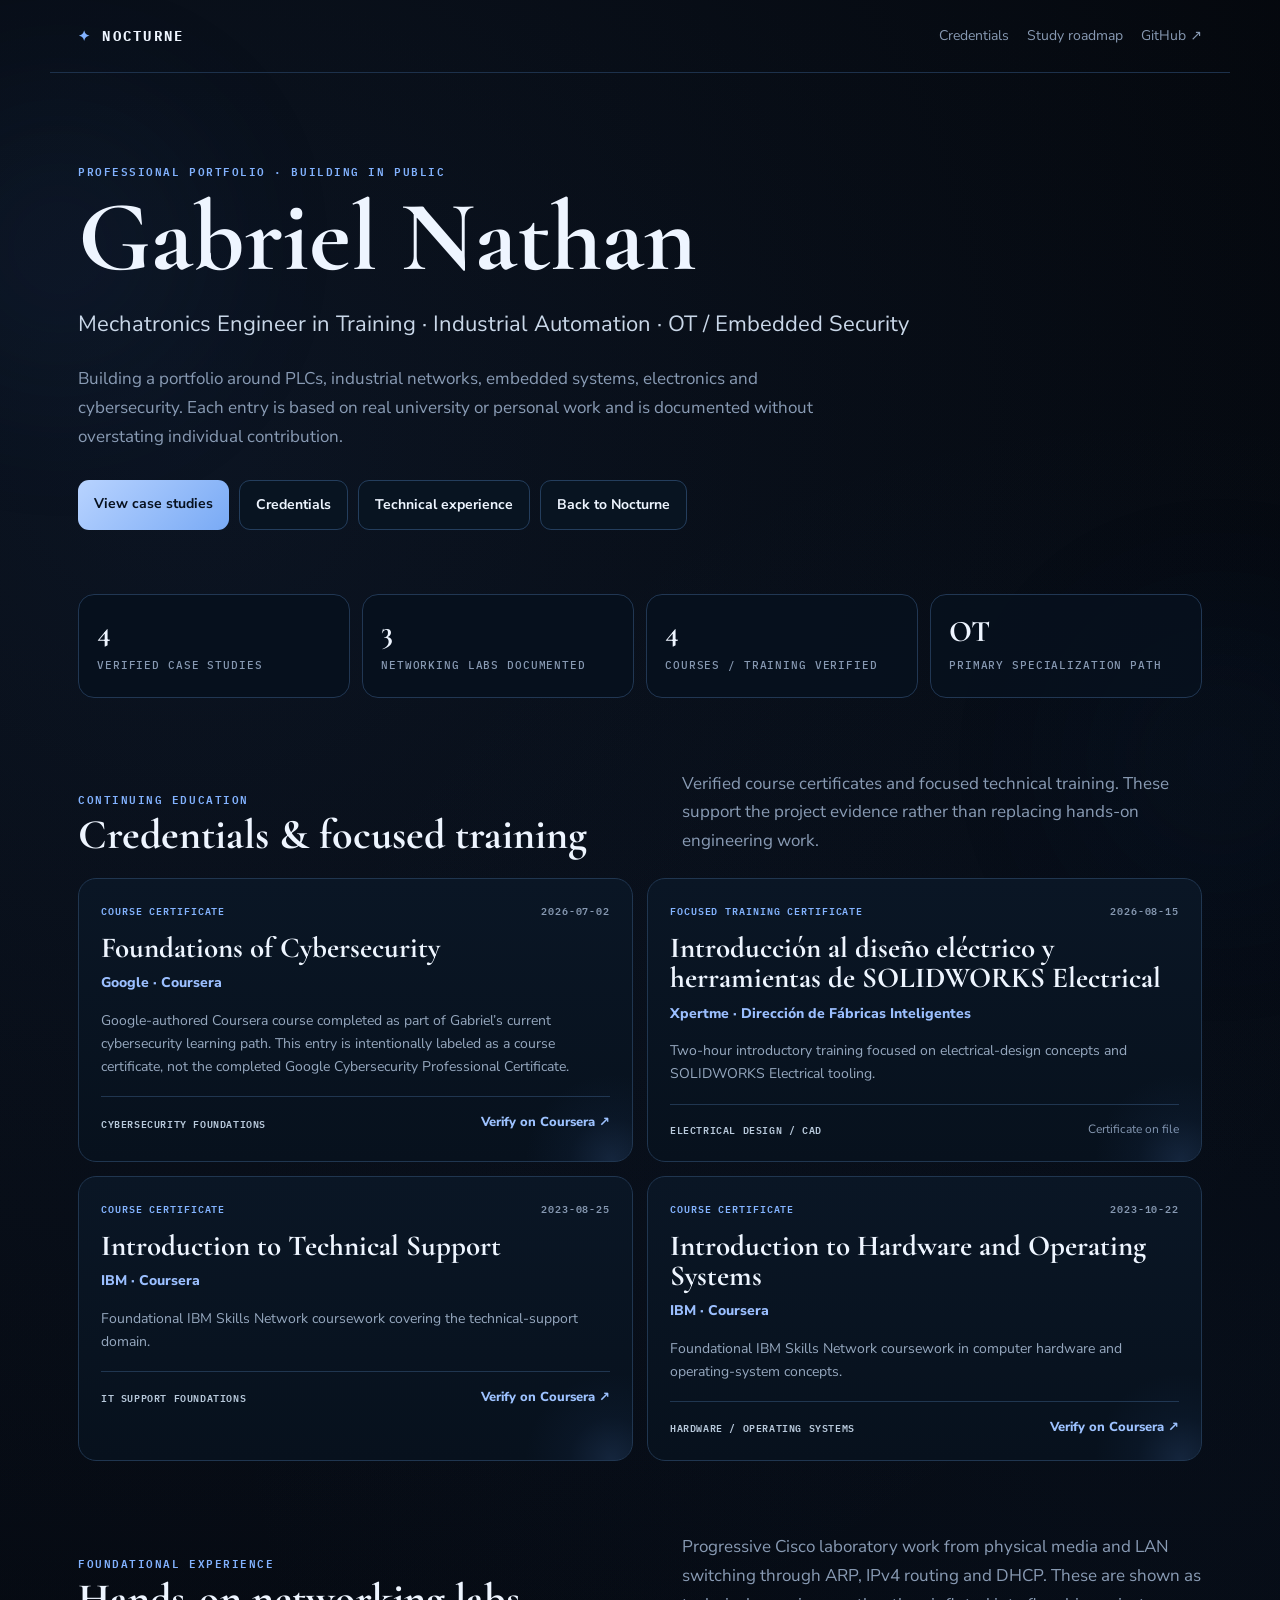
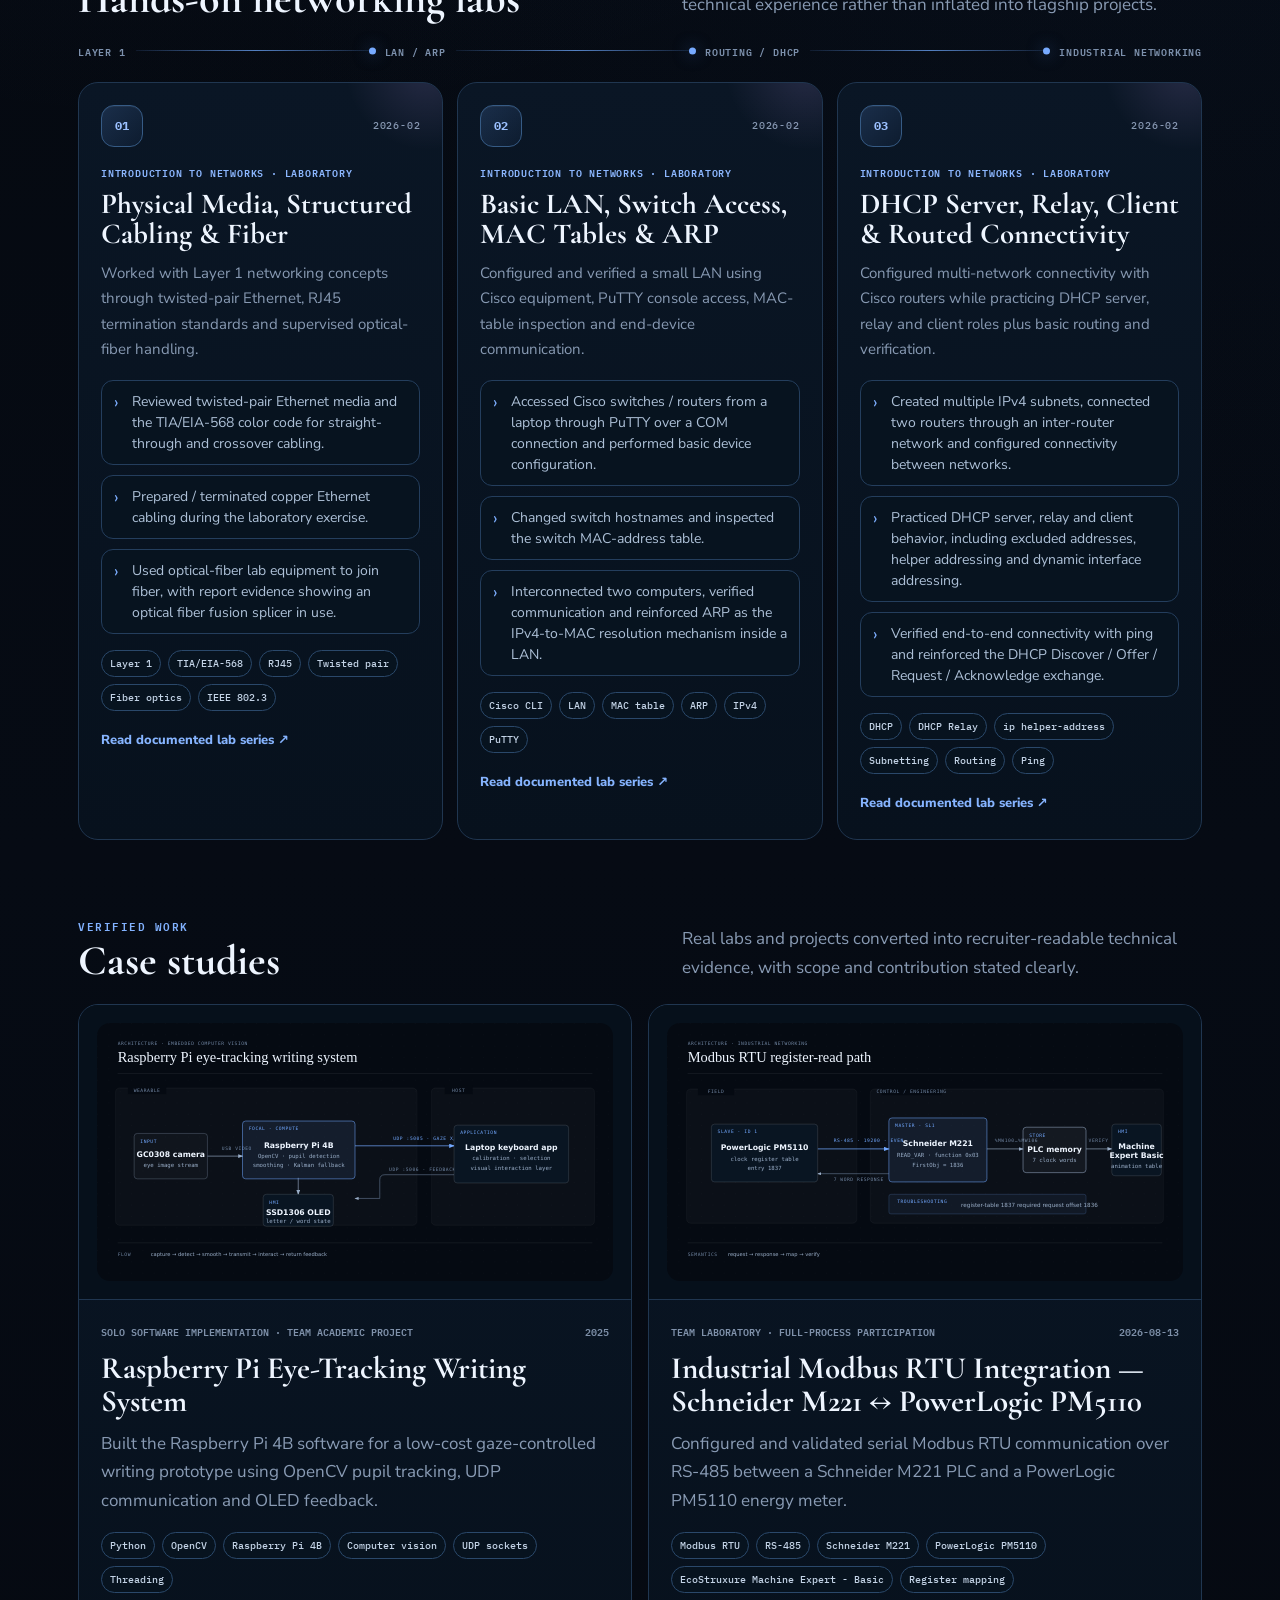
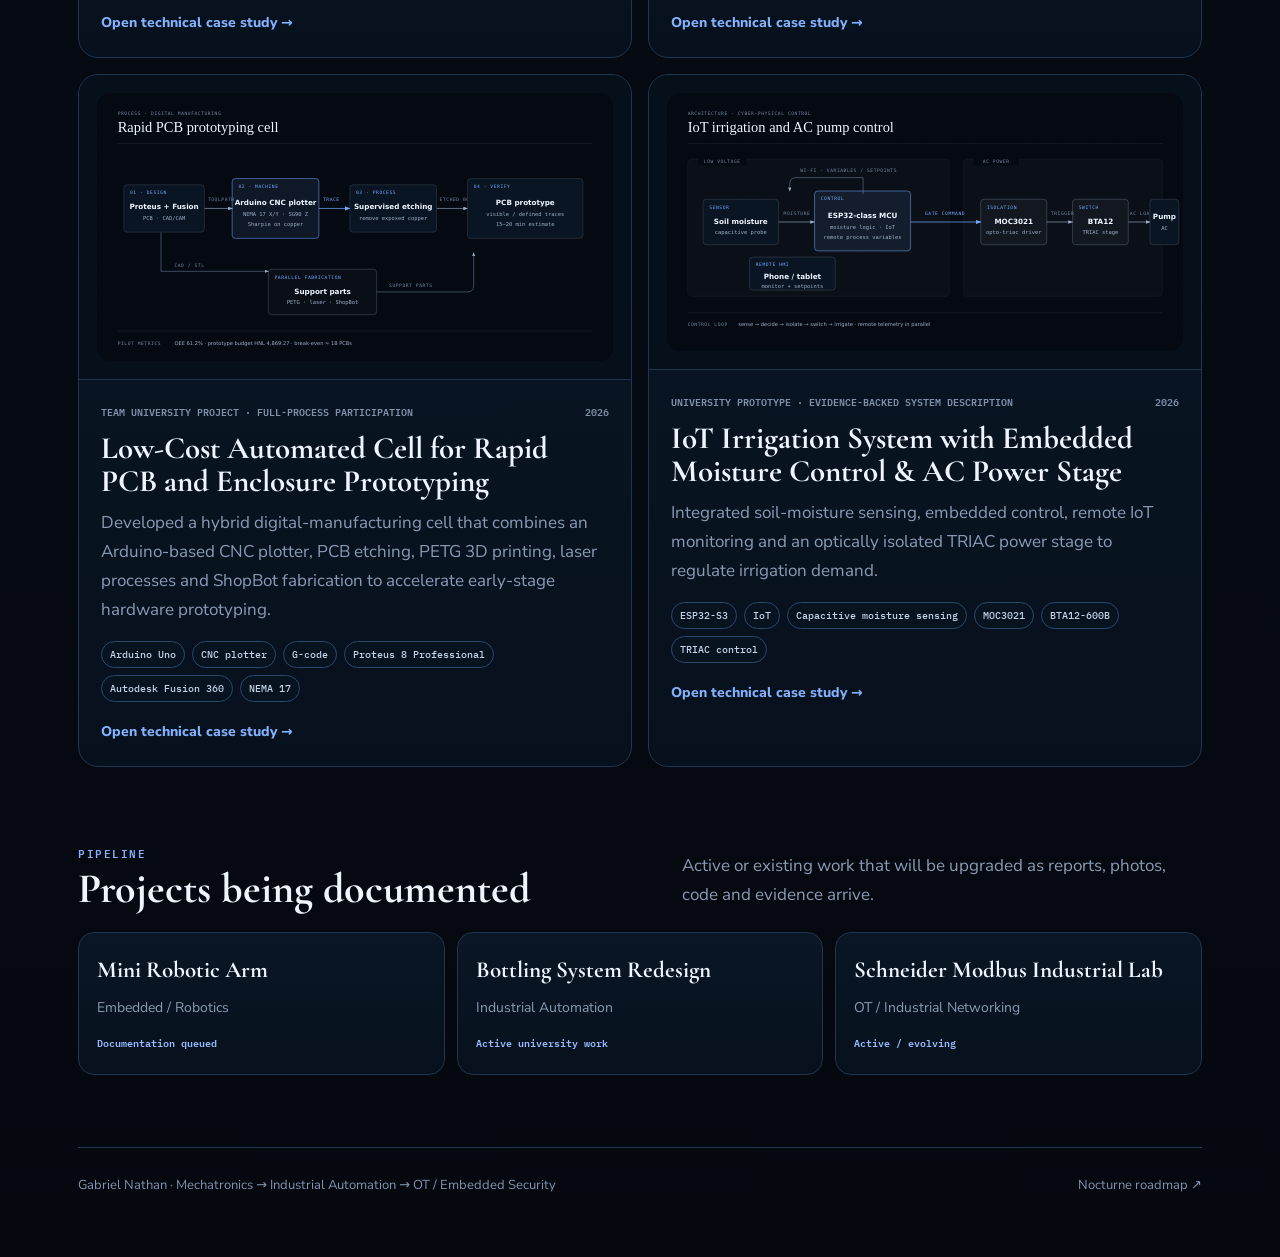
==== commit 082a2c23: "Load complete blue portfolio theme" ====
--- a/portfolio.html
+++ b/portfolio.html
@@ -9,66 +9,26 @@
   <link rel="preconnect" href="https://fonts.googleapis.com">
   <link rel="preconnect" href="https://fonts.gstatic.com" crossorigin>
   <link href="https://fonts.googleapis.com/css2?family=Cormorant+Garamond:wght@600;700&family=IBM+Plex+Mono:wght@400;500;600&family=Nunito+Sans:wght@500;600;700;800&display=swap" rel="stylesheet">
-  <link rel="stylesheet" href="portfolio.css?v=blue-20260816-1" />
-  <link rel="stylesheet" href="portfolio-experience.css?v=blue-20260816-1" />
-  <link rel="stylesheet" href="portfolio-credentials.css?v=blue-20260816-1" />
-  <link rel="stylesheet" href="portfolio-blue.css?v=blue-20260816-1" />
+  <link rel="stylesheet" href="portfolio.css?v=blue-final-20260816" />
+  <link rel="stylesheet" href="portfolio-experience.css?v=blue-final-20260816" />
+  <link rel="stylesheet" href="portfolio-credentials.css?v=blue-final-20260816" />
+  <link rel="stylesheet" href="portfolio-blue.css?v=blue-final-20260816" />
+  <link rel="stylesheet" href="portfolio-blue-final.css?v=blue-final-20260816" />
   <style>:root{--body:"Nunito Sans",system-ui,sans-serif}</style>
 </head>
 <body>
   <div class="ambient a"></div><div class="ambient b"></div>
-  <header class="site-head">
-    <a class="brand" href="index.html"><span>✦</span> NOCTURNE</a>
-    <nav><a href="#credentials">Credentials</a><a href="index.html">Study roadmap</a><a href="https://github.com/Natequan/ot-cyber-roadmap" target="_blank" rel="noopener">GitHub ↗</a></nav>
-  </header>
-
+  <header class="site-head"><a class="brand" href="index.html?v=blue-final-20260816"><span>✦</span> NOCTURNE</a><nav><a href="#credentials">Credentials</a><a href="index.html?v=blue-final-20260816">Study roadmap</a><a href="https://github.com/Natequan/ot-cyber-roadmap" target="_blank" rel="noopener">GitHub ↗</a></nav></header>
   <main>
-    <section class="hero reveal">
-      <div class="eyebrow">PROFESSIONAL PORTFOLIO · BUILDING IN PUBLIC</div>
-      <h1 id="name">Gabriel Nathan</h1>
-      <p class="headline" id="headline"></p>
-      <p class="summary" id="summary"></p>
-      <div class="hero-actions"><a class="primary" href="#case-studies">View case studies</a><a class="secondary" href="#credentials">Credentials</a><a class="secondary" href="#experience">Technical experience</a><a class="secondary" href="index.html">Back to Nocturne</a></div>
-    </section>
-
+    <section class="hero reveal"><div class="eyebrow">PROFESSIONAL PORTFOLIO · BUILDING IN PUBLIC</div><h1 id="name">Gabriel Nathan</h1><p class="headline" id="headline"></p><p class="summary" id="summary"></p><div class="hero-actions"><a class="primary" href="#case-studies">View case studies</a><a class="secondary" href="#credentials">Credentials</a><a class="secondary" href="#experience">Technical experience</a><a class="secondary" href="index.html?v=blue-final-20260816">Back to Nocturne</a></div></section>
     <section class="stats" id="stats"></section>
-
-    <section id="credentials" class="section">
-      <div class="section-head reveal"><div><span class="eyebrow">CONTINUING EDUCATION</span><h2>Credentials & focused training</h2></div><p>Verified course certificates and focused technical training. These support the project evidence rather than replacing hands-on engineering work.</p></div>
-      <div class="credentials-grid" id="credentialsGrid"></div>
-    </section>
-
-    <section id="experience" class="section">
-      <div class="section-head reveal"><div><span class="eyebrow">FOUNDATIONAL EXPERIENCE</span><h2>Hands-on networking labs</h2></div><p>Progressive Cisco laboratory work from physical media and LAN switching through ARP, IPv4 routing and DHCP. These are shown as technical experience rather than inflated into flagship projects.</p></div>
-      <div class="experience-track reveal" aria-hidden="true"><span>Layer 1</span><i></i><span>LAN / ARP</span><i></i><span>Routing / DHCP</span><i></i><span>Industrial networking</span></div>
-      <div class="experience-grid" id="experienceGrid"></div>
-    </section>
-
-    <section id="case-studies" class="section">
-      <div class="section-head reveal"><div><span class="eyebrow">VERIFIED WORK</span><h2>Case studies</h2></div><p>Real labs and projects converted into recruiter-readable technical evidence, with scope and contribution stated clearly.</p></div>
-      <div class="case-grid" id="caseGrid"></div>
-    </section>
-
-    <section class="section">
-      <div class="section-head reveal"><div><span class="eyebrow">PIPELINE</span><h2>Projects being documented</h2></div><p>Active or existing work that will be upgraded as reports, photos, code and evidence arrive.</p></div>
-      <div class="backlog-grid" id="backlogGrid"></div>
-    </section>
-
-    <footer><span>Gabriel Nathan · Mechatronics → Industrial Automation → OT / Embedded Security</span><a href="index.html">Nocturne roadmap ↗</a></footer>
+    <section id="credentials" class="section"><div class="section-head reveal"><div><span class="eyebrow">CONTINUING EDUCATION</span><h2>Credentials & focused training</h2></div><p>Verified course certificates and focused technical training. These support the project evidence rather than replacing hands-on engineering work.</p></div><div class="credentials-grid" id="credentialsGrid"></div></section>
+    <section id="experience" class="section"><div class="section-head reveal"><div><span class="eyebrow">FOUNDATIONAL EXPERIENCE</span><h2>Hands-on networking labs</h2></div><p>Progressive Cisco laboratory work from physical media and LAN switching through ARP, IPv4 routing and DHCP. These are shown as technical experience rather than inflated into flagship projects.</p></div><div class="experience-track reveal" aria-hidden="true"><span>Layer 1</span><i></i><span>LAN / ARP</span><i></i><span>Routing / DHCP</span><i></i><span>Industrial networking</span></div><div class="experience-grid" id="experienceGrid"></div></section>
+    <section id="case-studies" class="section"><div class="section-head reveal"><div><span class="eyebrow">VERIFIED WORK</span><h2>Case studies</h2></div><p>Real labs and projects converted into recruiter-readable technical evidence, with scope and contribution stated clearly.</p></div><div class="case-grid" id="caseGrid"></div></section>
+    <section class="section"><div class="section-head reveal"><div><span class="eyebrow">PIPELINE</span><h2>Projects being documented</h2></div><p>Active or existing work that will be upgraded as reports, photos, code and evidence arrive.</p></div><div class="backlog-grid" id="backlogGrid"></div></section>
+    <footer><span>Gabriel Nathan · Mechatronics → Industrial Automation → OT / Embedded Security</span><a href="index.html?v=blue-final-20260816">Nocturne roadmap ↗</a></footer>
   </main>
-
-  <dialog id="caseDialog">
-    <article class="dialog-card"><button class="close" id="closeDialog" aria-label="Close">×</button><div id="dialogContent"></div></article>
-  </dialog>
-
-  <script src="data/portfolio.js?v=blue-20260816-1"></script>
-  <script src="data/portfolio_extra.js?v=blue-20260816-1"></script>
-  <script src="data/credentials.js?v=blue-20260816-1"></script>
-  <script src="data/portfolio_media.js?v=blue-20260816-1"></script>
-  <script src="data/media_eye_hardware.js?v=blue-20260816-1"></script>
-  <script src="data/media_eye_detection.js?v=blue-20260816-1"></script>
-  <script src="data/media_irrigation_bench.js?v=blue-20260816-1"></script>
-  <script src="data/media_irrigation_layout.js?v=blue-20260816-1"></script>
-  <script src="portfolio.js?v=blue-20260816-1"></script>
+  <dialog id="caseDialog"><article class="dialog-card"><button class="close" id="closeDialog" aria-label="Close">×</button><div id="dialogContent"></div></article></dialog>
+  <script src="data/portfolio.js?v=blue-final-20260816"></script><script src="data/portfolio_extra.js?v=blue-final-20260816"></script><script src="data/credentials.js?v=blue-final-20260816"></script><script src="data/portfolio_media.js?v=blue-final-20260816"></script><script src="data/media_eye_hardware.js?v=blue-final-20260816"></script><script src="data/media_eye_detection.js?v=blue-final-20260816"></script><script src="data/media_irrigation_bench.js?v=blue-final-20260816"></script><script src="data/media_irrigation_layout.js?v=blue-final-20260816"></script><script src="portfolio.js?v=blue-final-20260816"></script>
 </body>
-</html>
+</html>
--- a/portfolio-blue-final.css
+++ b/portfolio-blue-final.css
@@ -0,0 +1,23 @@
+:root{
+  --bg:#05080f!important;
+  --panel:#081321!important;
+  --panel2:#0b1828!important;
+  --ink:#eef5ff!important;
+  --muted:#8799b2!important;
+  --soft:#cbd8ea!important;
+  --border:#1d314c!important;
+  --violet:#7eacff!important;
+  --pink:#659fff!important;
+}
+body{background:radial-gradient(circle at 15% 10%,rgba(64,111,184,.12),transparent 31%),radial-gradient(circle at 90% 30%,rgba(31,71,126,.08),transparent 28%),linear-gradient(180deg,#04070c,#060b14 55%,#05080f)!important}
+.ambient.a{background:#315d9f!important;opacity:.09!important}.ambient.b{background:#173e79!important;opacity:.08!important}.site-head{border-bottom-color:#1d314b!important}.brand span,.eyebrow,.case-link,.experience-link,.credential-type{color:#82b2ff!important}
+.primary{background:linear-gradient(135deg,#b8d3ff,#79aaf5)!important;color:#07111f!important}.secondary{background:#081421!important;border-color:#243e5d!important}.secondary:hover{background:#0d1d30!important;border-color:#4a75a6!important}
+.stat{background:rgba(7,17,30,.92)!important;border-color:#213753!important}.stat:hover{border-color:#466f9d!important}
+.case-card,.backlog-card,.experience-card,.credential-card{background:linear-gradient(180deg,#0a1625,#07111d)!important;border-color:#203650!important}.case-card:hover,.backlog-card:hover,.experience-card:hover,.credential-card:hover{border-color:#4772a4!important}.case-visual{background:#06101b!important;border-bottom-color:#203650!important}.tag{background:#07131f!important;border-color:#2a486a!important;color:#c3d3e6!important}.tag:hover{border-color:#517eb0!important}.status,.credential-issuer{color:#96bcff!important}
+.experience-track{color:#7d91ad!important}.experience-track i{background:linear-gradient(90deg,rgba(79,132,211,.13),rgba(111,169,255,.74),rgba(79,132,211,.13))!important}.experience-track i::after{background:#77aaff!important;box-shadow:0 0 16px rgba(91,150,240,.52)!important;animation:none!important}.experience-number{background:linear-gradient(135deg,rgba(98,155,241,.18),rgba(42,81,139,.10))!important;border-color:#365b85!important;color:#9cc1ff!important}.experience-type{color:#8cb7ff!important}.experience-bullets li{border-color:#243e5d!important;background:#07131f!important;color:#adc0d7!important}.experience-bullets li::before{color:#7daeff!important}.experience-link{color:#86b4ff!important}.experience-link:hover{color:#d5e5ff!important}
+.credential-card::after{background:radial-gradient(circle,rgba(103,162,255,.14),rgba(43,81,140,.08),transparent 68%)!important}.credential-type{color:#83b3ff!important}.credential-issuer{color:#9bbfff!important}.credential-note{color:#96a8bf!important}.credential-foot{border-top-color:#203650!important}.credential-focus{color:#b8c9db!important}.credential-verify{color:#9dc2ff!important}.credential-verify:hover{color:#d8e7ff!important}
+.dialog-card{background:#06101b!important;border-color:#2b4a70!important}.dialog-card::-webkit-scrollbar-track{background:#040a12!important}.dialog-card::-webkit-scrollbar-thumb{background:#315783!important;border-color:#040a12!important}.close,.media-close{background:#0a1727!important;border-color:#2c4c73!important}.close:hover{background:#10243b!important}.role-note{border-left-color:#78abff!important;background:rgba(80,139,229,.06)!important}.result{border-color:#31517a!important;background:rgba(71,126,211,.08)!important}.diagram-wrap{background:#050d17!important}.diagram{background:#050d17!important;border-color:#264362!important}.project-shot{background:#07131f!important;border-color:#233d5a!important}.project-shot:hover{border-color:#4e78a9!important}.flow-step{background:#07131f!important;border-color:#213a56!important}.flow-step span{color:#80b1ff!important}.media-frame img,.media-close{border-color:#365d89!important}
+.section-head p,.summary,.case-card p,.backlog-card p{color:#899bb4!important}.headline{color:#cad8e9!important}.case-meta{color:#7f91aa!important}
+footer{border-top-color:#213650!important;color:#8194ad!important}
+/* Remove the last purple/pink hue from every decorative treatment. */
+.role-note,.result,.case-card,.experience-card,.credential-card,.backlog-card,.stat{box-shadow:none!important}
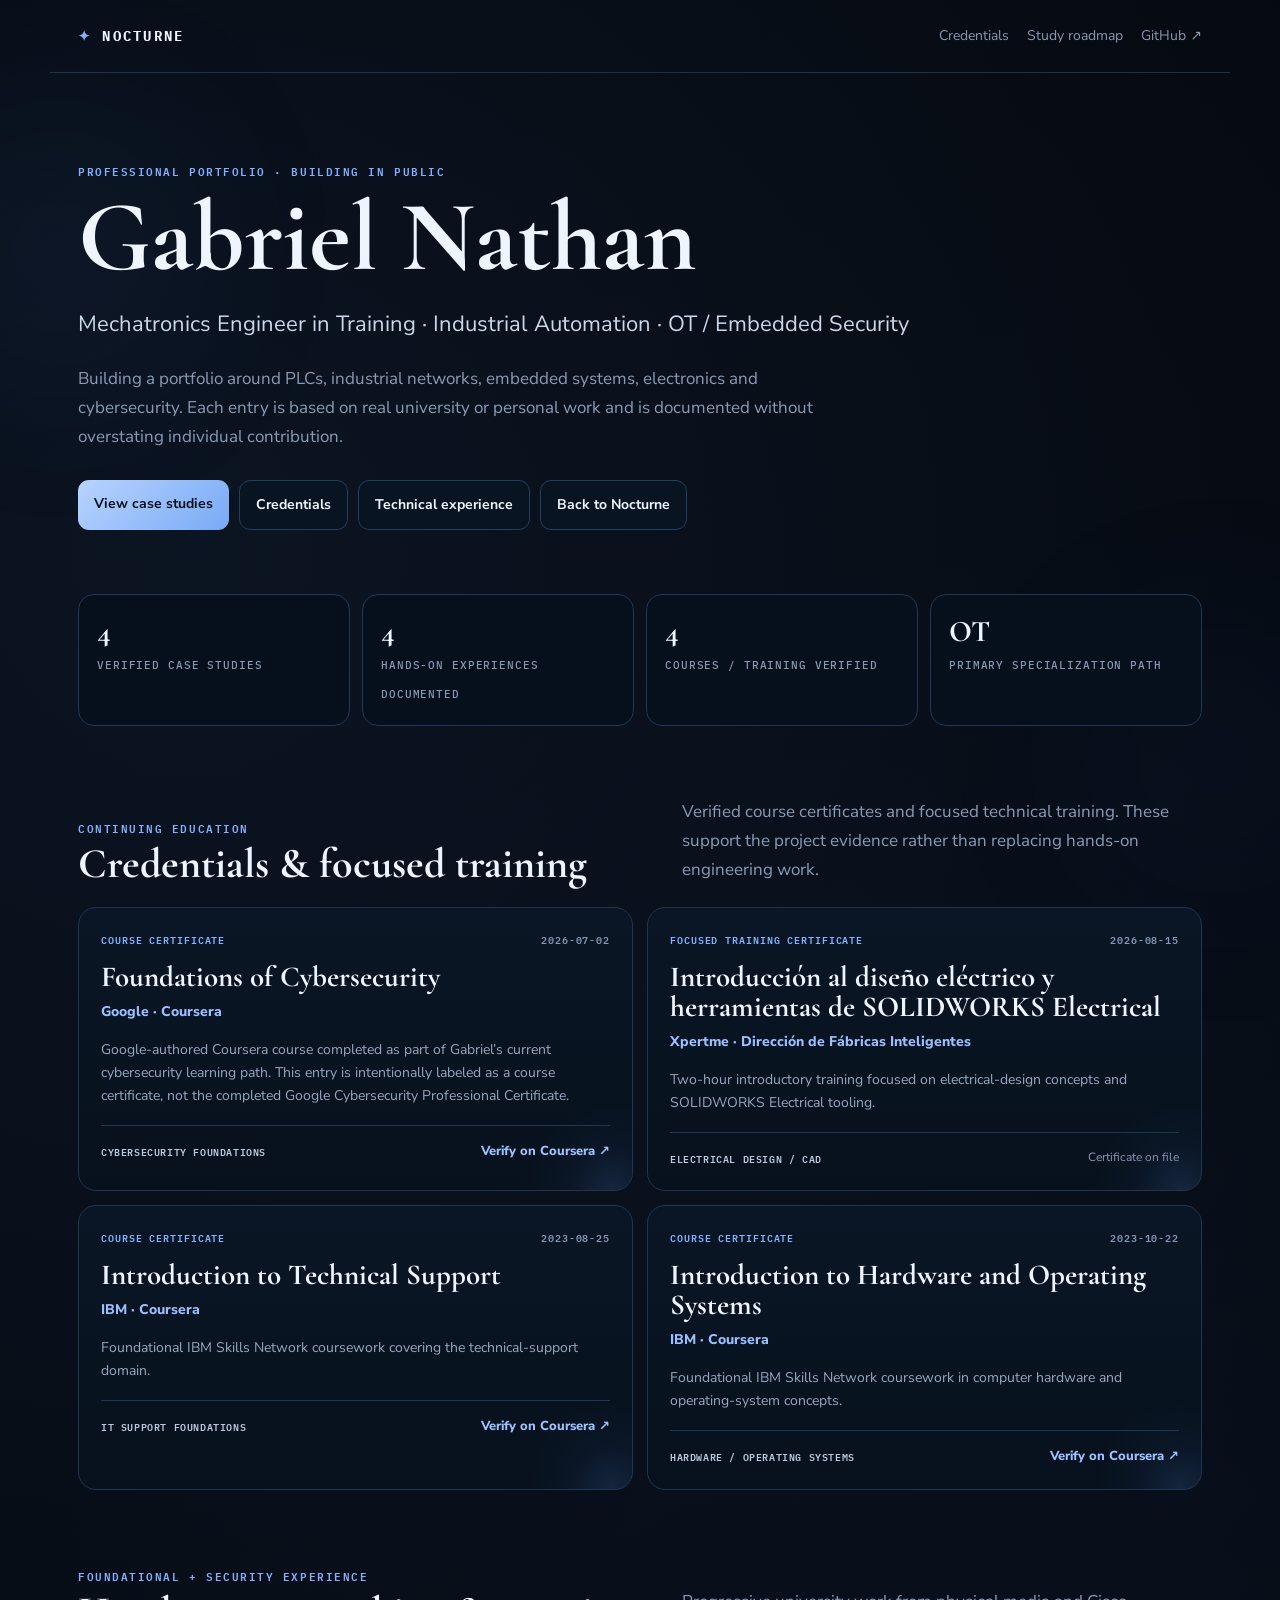
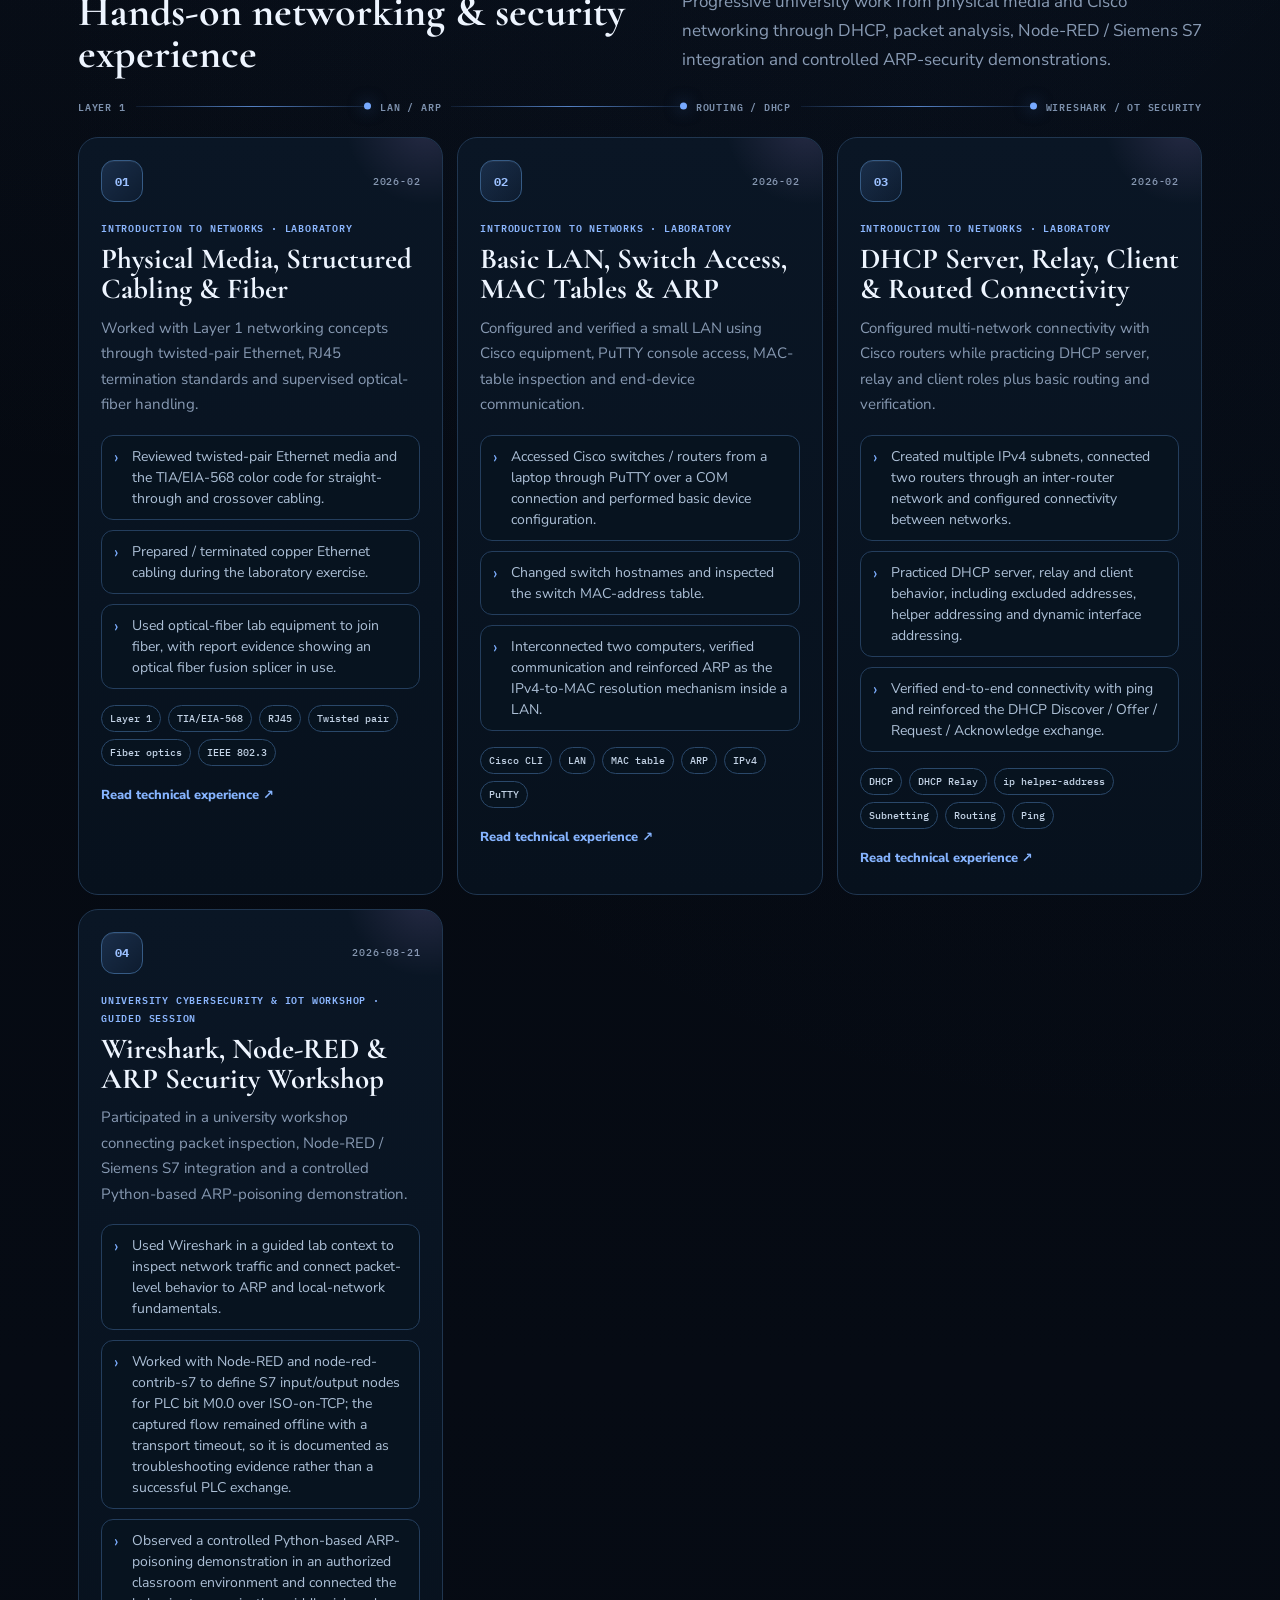
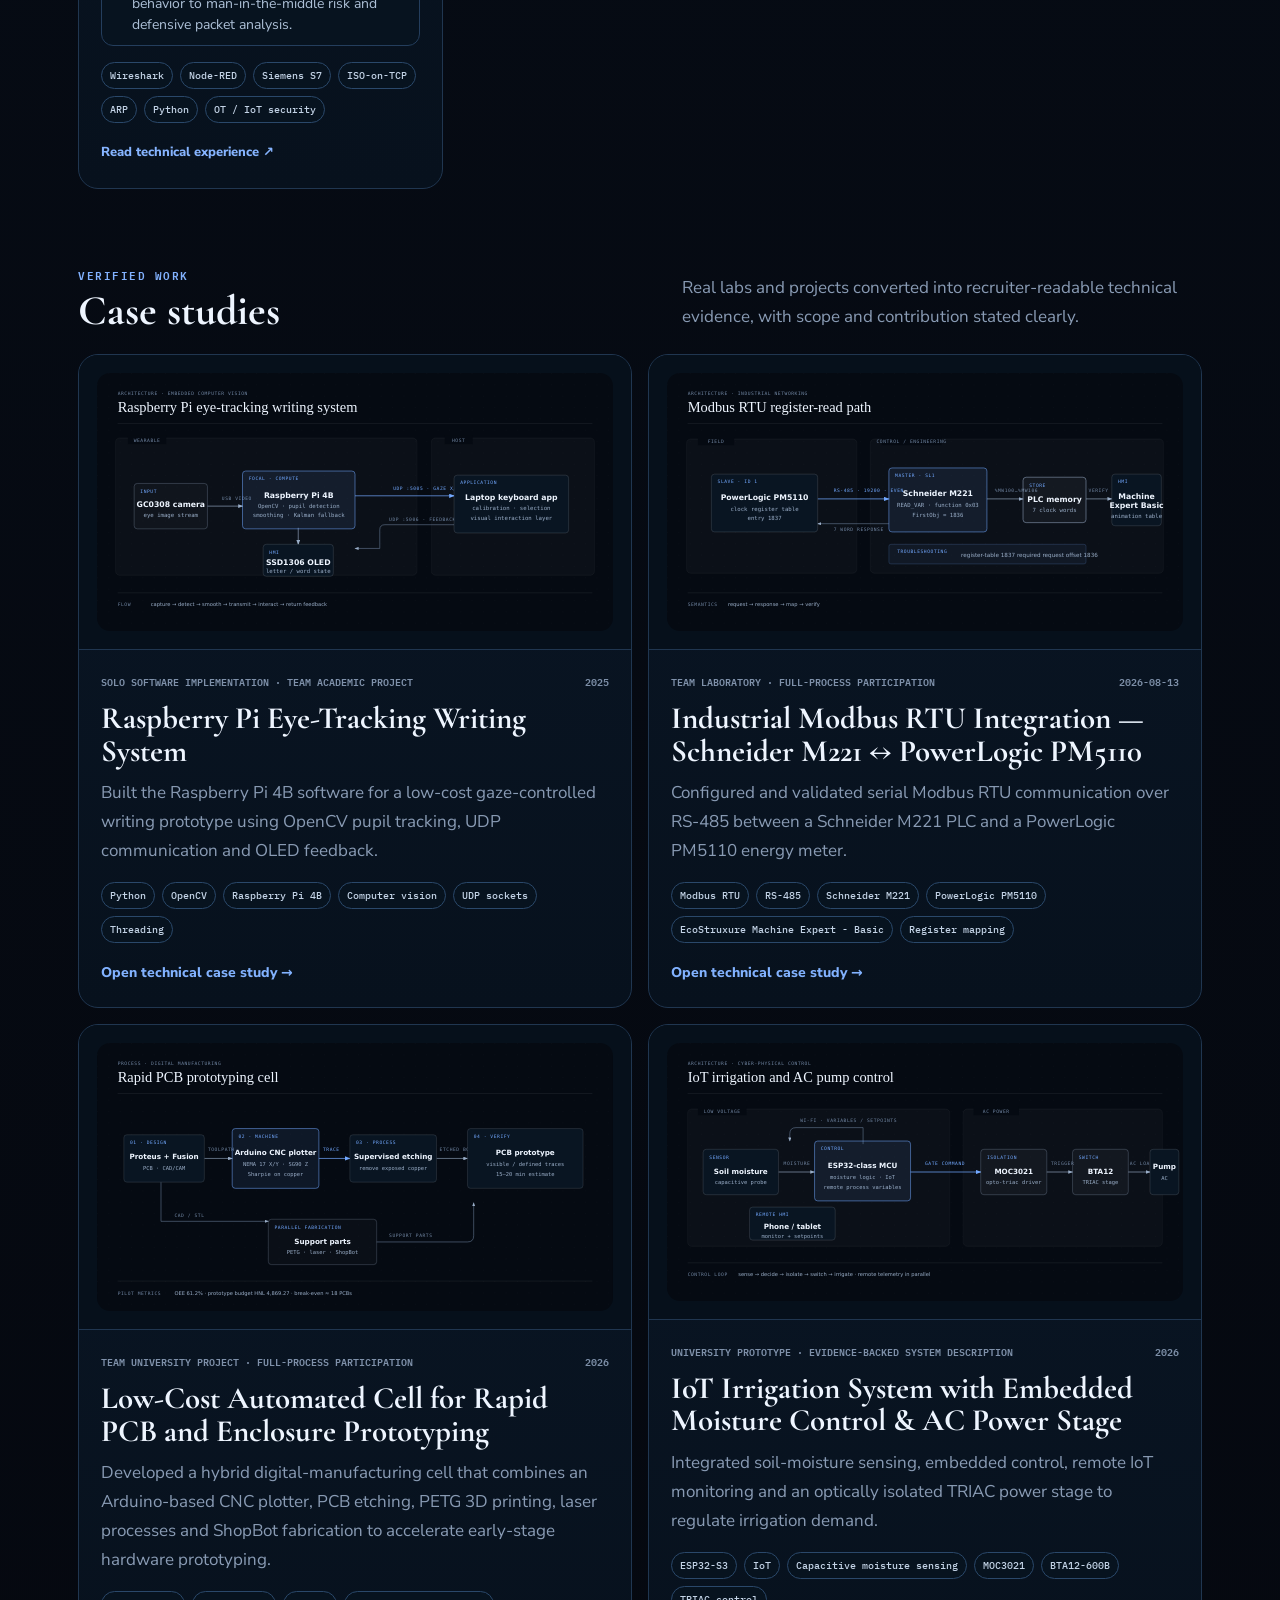
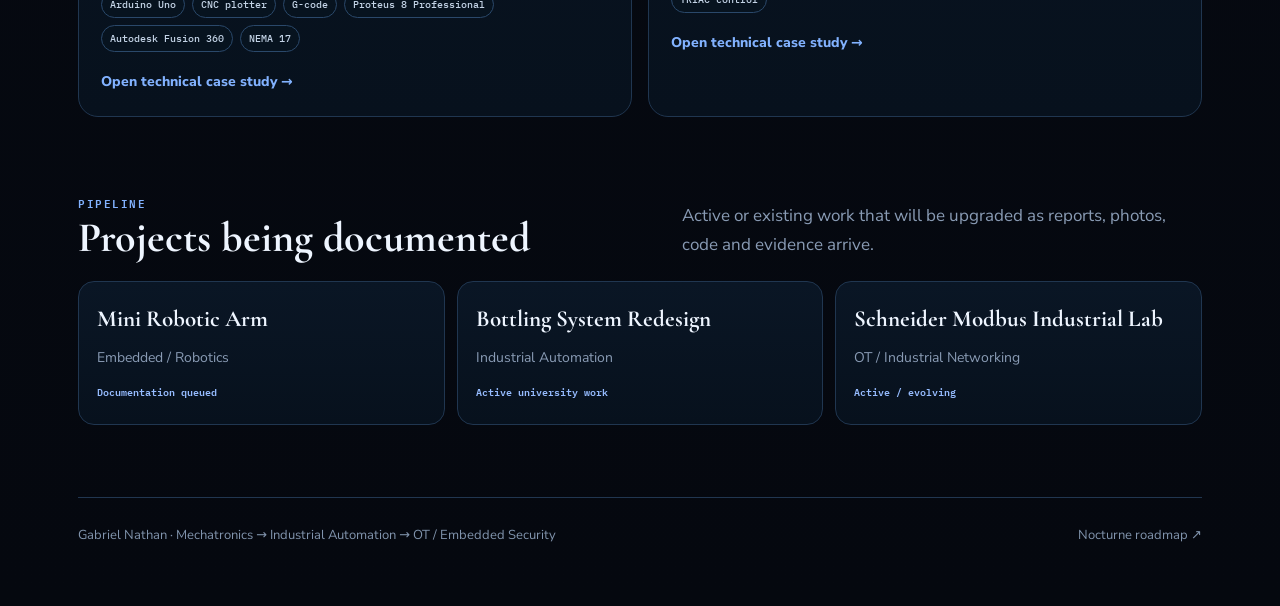
==== commit 108fe865: "Refresh Nocturne workshop assets" ====
--- a/portfolio.html
+++ b/portfolio.html
@@ -5,30 +5,30 @@
   <meta name="viewport" content="width=device-width,initial-scale=1" />
   <meta name="description" content="Gabriel Nathan — Mechatronics, industrial automation and OT security portfolio." />
   <meta name="theme-color" content="#05080f" />
+  <link rel="canonical" href="https://natequan.github.io/ot-cyber-roadmap/portfolio.html" />
   <title>Portfolio — Gabriel Nathan</title>
-  <link rel="preconnect" href="https://fonts.googleapis.com">
-  <link rel="preconnect" href="https://fonts.gstatic.com" crossorigin>
+  <link rel="preconnect" href="https://fonts.googleapis.com"><link rel="preconnect" href="https://fonts.gstatic.com" crossorigin>
   <link href="https://fonts.googleapis.com/css2?family=Cormorant+Garamond:wght@600;700&family=IBM+Plex+Mono:wght@400;500;600&family=Nunito+Sans:wght@500;600;700;800&display=swap" rel="stylesheet">
-  <link rel="stylesheet" href="portfolio.css?v=blue-final-20260816" />
-  <link rel="stylesheet" href="portfolio-experience.css?v=blue-final-20260816" />
-  <link rel="stylesheet" href="portfolio-credentials.css?v=blue-final-20260816" />
-  <link rel="stylesheet" href="portfolio-blue.css?v=blue-final-20260816" />
-  <link rel="stylesheet" href="portfolio-blue-final.css?v=blue-final-20260816" />
+  <link rel="stylesheet" href="portfolio.css?v=blue-final-20260816-2" />
+  <link rel="stylesheet" href="portfolio-experience.css?v=blue-final-20260816-2" />
+  <link rel="stylesheet" href="portfolio-credentials.css?v=blue-final-20260816-2" />
+  <link rel="stylesheet" href="portfolio-blue.css?v=blue-final-20260816-2" />
+  <link rel="stylesheet" href="portfolio-blue-final.css?v=blue-final-20260816-2" />
   <style>:root{--body:"Nunito Sans",system-ui,sans-serif}</style>
 </head>
 <body>
   <div class="ambient a"></div><div class="ambient b"></div>
-  <header class="site-head"><a class="brand" href="index.html?v=blue-final-20260816"><span>✦</span> NOCTURNE</a><nav><a href="#credentials">Credentials</a><a href="index.html?v=blue-final-20260816">Study roadmap</a><a href="https://github.com/Natequan/ot-cyber-roadmap" target="_blank" rel="noopener">GitHub ↗</a></nav></header>
+  <header class="site-head"><a class="brand" href="index.html"><span>✦</span> NOCTURNE</a><nav><a href="#credentials">Credentials</a><a href="index.html">Study roadmap</a><a href="https://github.com/Natequan/ot-cyber-roadmap" target="_blank" rel="noopener">GitHub ↗</a></nav></header>
   <main>
-    <section class="hero reveal"><div class="eyebrow">PROFESSIONAL PORTFOLIO · BUILDING IN PUBLIC</div><h1 id="name">Gabriel Nathan</h1><p class="headline" id="headline"></p><p class="summary" id="summary"></p><div class="hero-actions"><a class="primary" href="#case-studies">View case studies</a><a class="secondary" href="#credentials">Credentials</a><a class="secondary" href="#experience">Technical experience</a><a class="secondary" href="index.html?v=blue-final-20260816">Back to Nocturne</a></div></section>
+    <section class="hero reveal"><div class="eyebrow">PROFESSIONAL PORTFOLIO · BUILDING IN PUBLIC</div><h1 id="name">Gabriel Nathan</h1><p class="headline" id="headline"></p><p class="summary" id="summary"></p><div class="hero-actions"><a class="primary" href="#case-studies">View case studies</a><a class="secondary" href="#credentials">Credentials</a><a class="secondary" href="#experience">Technical experience</a><a class="secondary" href="index.html">Back to Nocturne</a></div></section>
     <section class="stats" id="stats"></section>
     <section id="credentials" class="section"><div class="section-head reveal"><div><span class="eyebrow">CONTINUING EDUCATION</span><h2>Credentials & focused training</h2></div><p>Verified course certificates and focused technical training. These support the project evidence rather than replacing hands-on engineering work.</p></div><div class="credentials-grid" id="credentialsGrid"></div></section>
     <section id="experience" class="section"><div class="section-head reveal"><div><span class="eyebrow">FOUNDATIONAL EXPERIENCE</span><h2>Hands-on networking labs</h2></div><p>Progressive Cisco laboratory work from physical media and LAN switching through ARP, IPv4 routing and DHCP. These are shown as technical experience rather than inflated into flagship projects.</p></div><div class="experience-track reveal" aria-hidden="true"><span>Layer 1</span><i></i><span>LAN / ARP</span><i></i><span>Routing / DHCP</span><i></i><span>Industrial networking</span></div><div class="experience-grid" id="experienceGrid"></div></section>
     <section id="case-studies" class="section"><div class="section-head reveal"><div><span class="eyebrow">VERIFIED WORK</span><h2>Case studies</h2></div><p>Real labs and projects converted into recruiter-readable technical evidence, with scope and contribution stated clearly.</p></div><div class="case-grid" id="caseGrid"></div></section>
     <section class="section"><div class="section-head reveal"><div><span class="eyebrow">PIPELINE</span><h2>Projects being documented</h2></div><p>Active or existing work that will be upgraded as reports, photos, code and evidence arrive.</p></div><div class="backlog-grid" id="backlogGrid"></div></section>
-    <footer><span>Gabriel Nathan · Mechatronics → Industrial Automation → OT / Embedded Security</span><a href="index.html?v=blue-final-20260816">Nocturne roadmap ↗</a></footer>
+    <footer><span>Gabriel Nathan · Mechatronics → Industrial Automation → OT / Embedded Security</span><a href="index.html">Nocturne roadmap ↗</a></footer>
   </main>
   <dialog id="caseDialog"><article class="dialog-card"><button class="close" id="closeDialog" aria-label="Close">×</button><div id="dialogContent"></div></article></dialog>
-  <script src="data/portfolio.js?v=blue-final-20260816"></script><script src="data/portfolio_extra.js?v=blue-final-20260816"></script><script src="data/credentials.js?v=blue-final-20260816"></script><script src="data/portfolio_media.js?v=blue-final-20260816"></script><script src="data/media_eye_hardware.js?v=blue-final-20260816"></script><script src="data/media_eye_detection.js?v=blue-final-20260816"></script><script src="data/media_irrigation_bench.js?v=blue-final-20260816"></script><script src="data/media_irrigation_layout.js?v=blue-final-20260816"></script><script src="portfolio.js?v=blue-final-20260816"></script>
+  <script src="data/portfolio.js?v=blue-final-20260816-2"></script><script src="data/portfolio_extra.js?v=workshop-20260822-1"></script><script src="data/credentials.js?v=blue-final-20260816-2"></script><script src="data/portfolio_theme_patch.js?v=workshop-20260822-1"></script><script src="data/portfolio_media.js?v=blue-final-20260816-2"></script><script src="data/media_eye_hardware.js?v=blue-final-20260816-2"></script><script src="data/media_eye_detection.js?v=blue-final-20260816-2"></script><script src="data/media_irrigation_bench.js?v=blue-final-20260816-2"></script><script src="data/media_irrigation_layout.js?v=blue-final-20260816-2"></script><script src="portfolio.js?v=blue-final-20260816-2"></script>
 </body>
 </html>
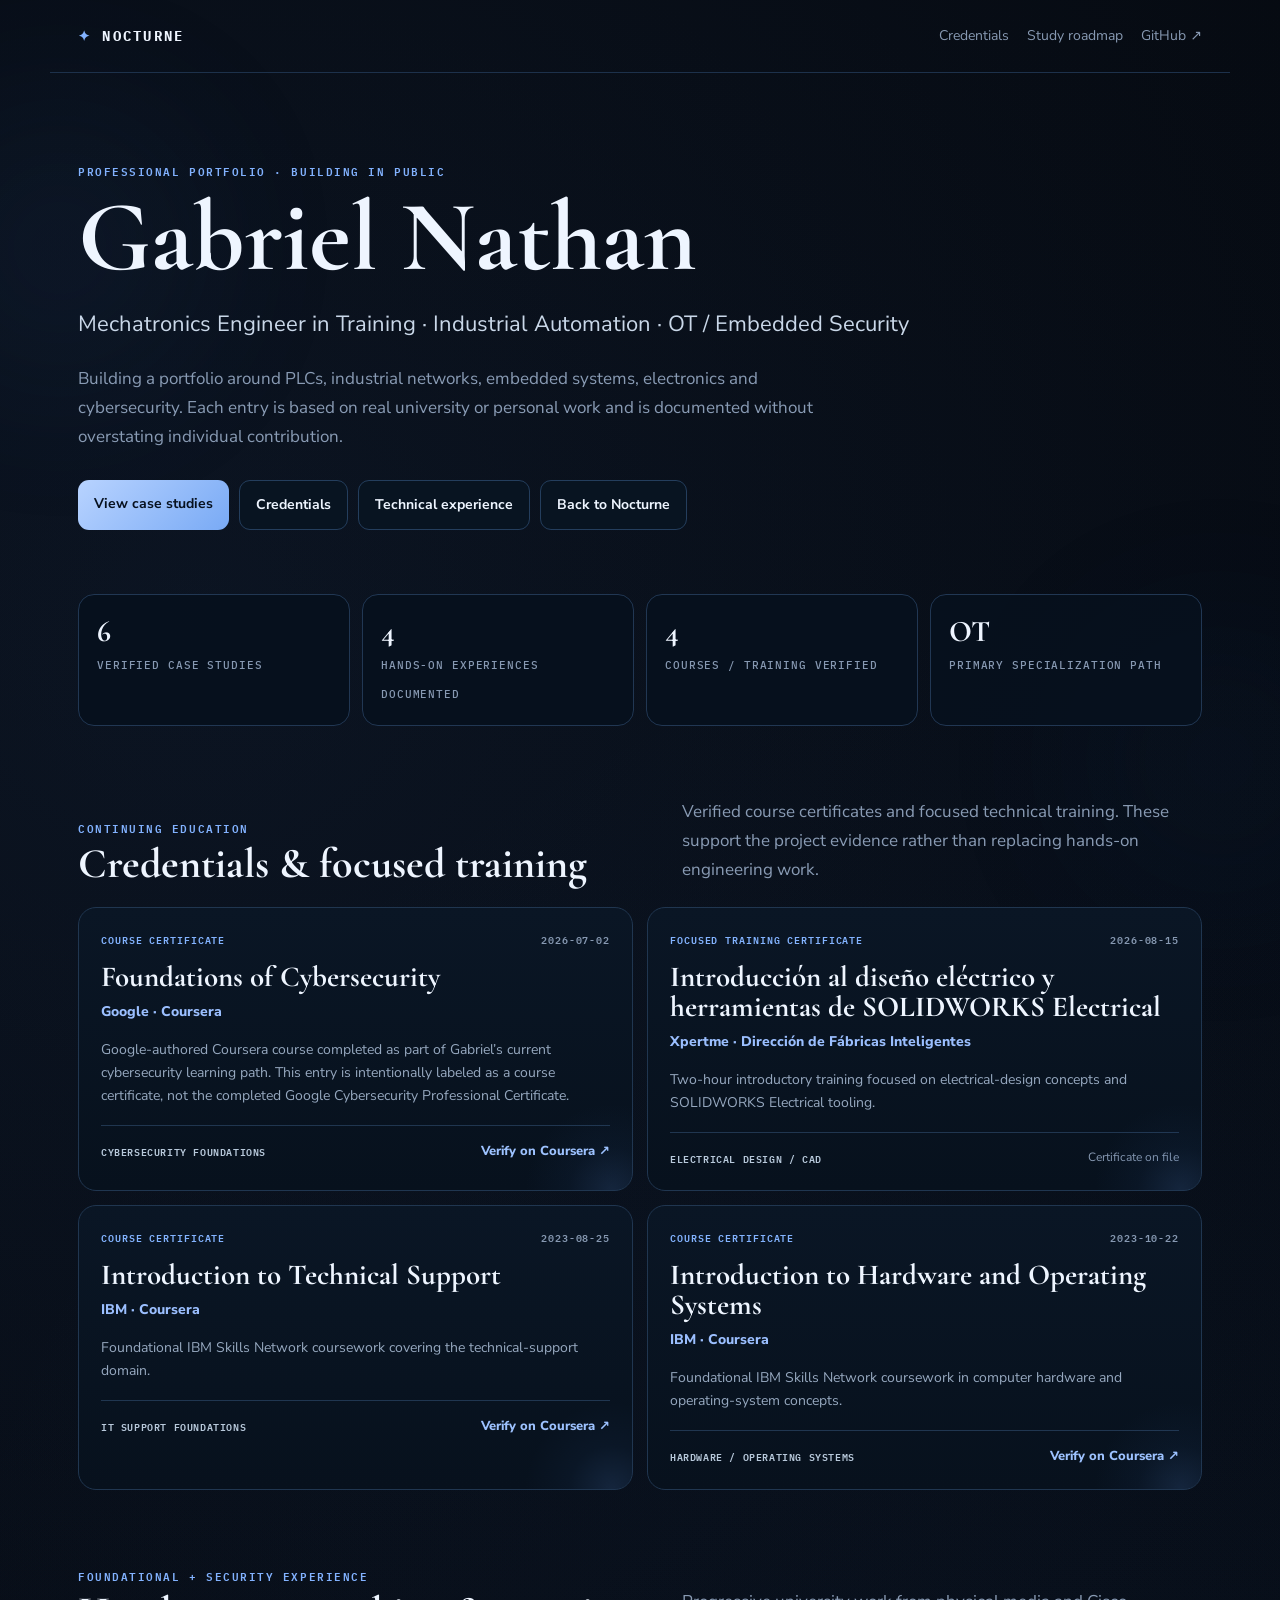
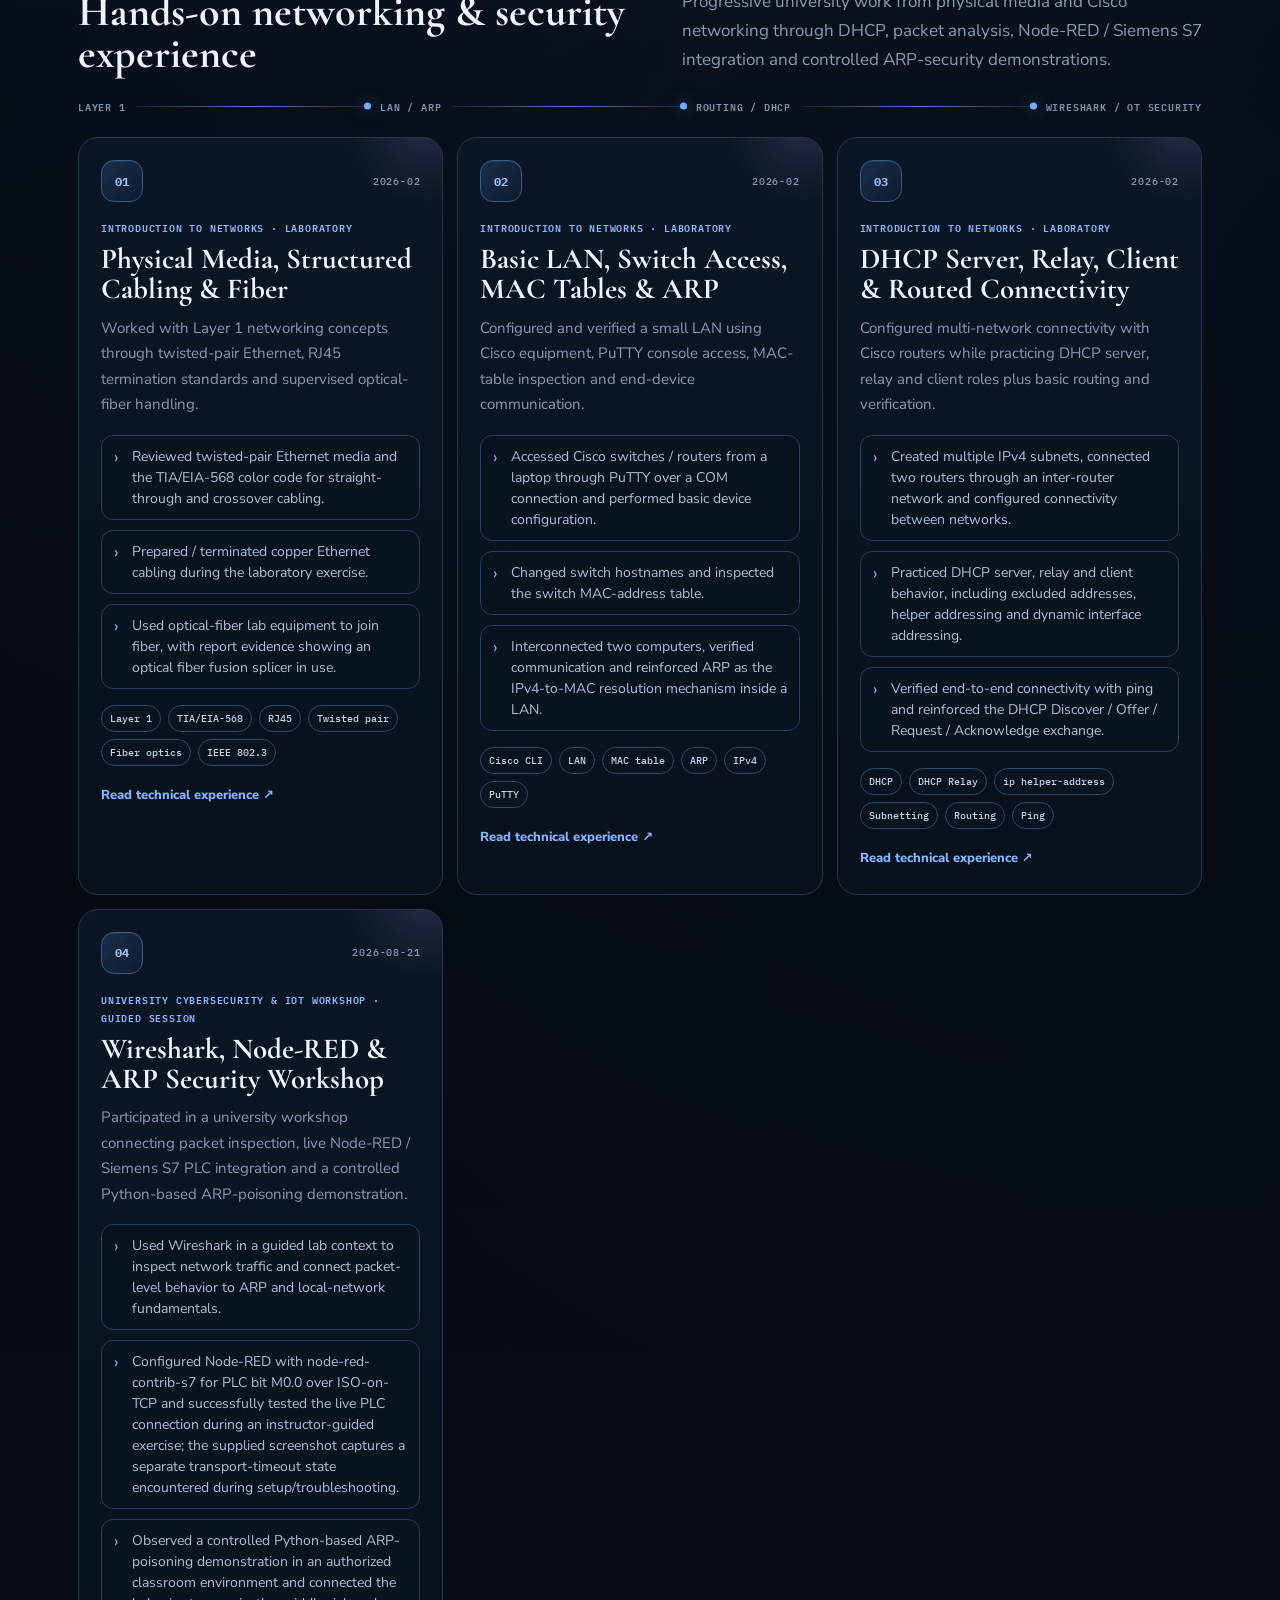
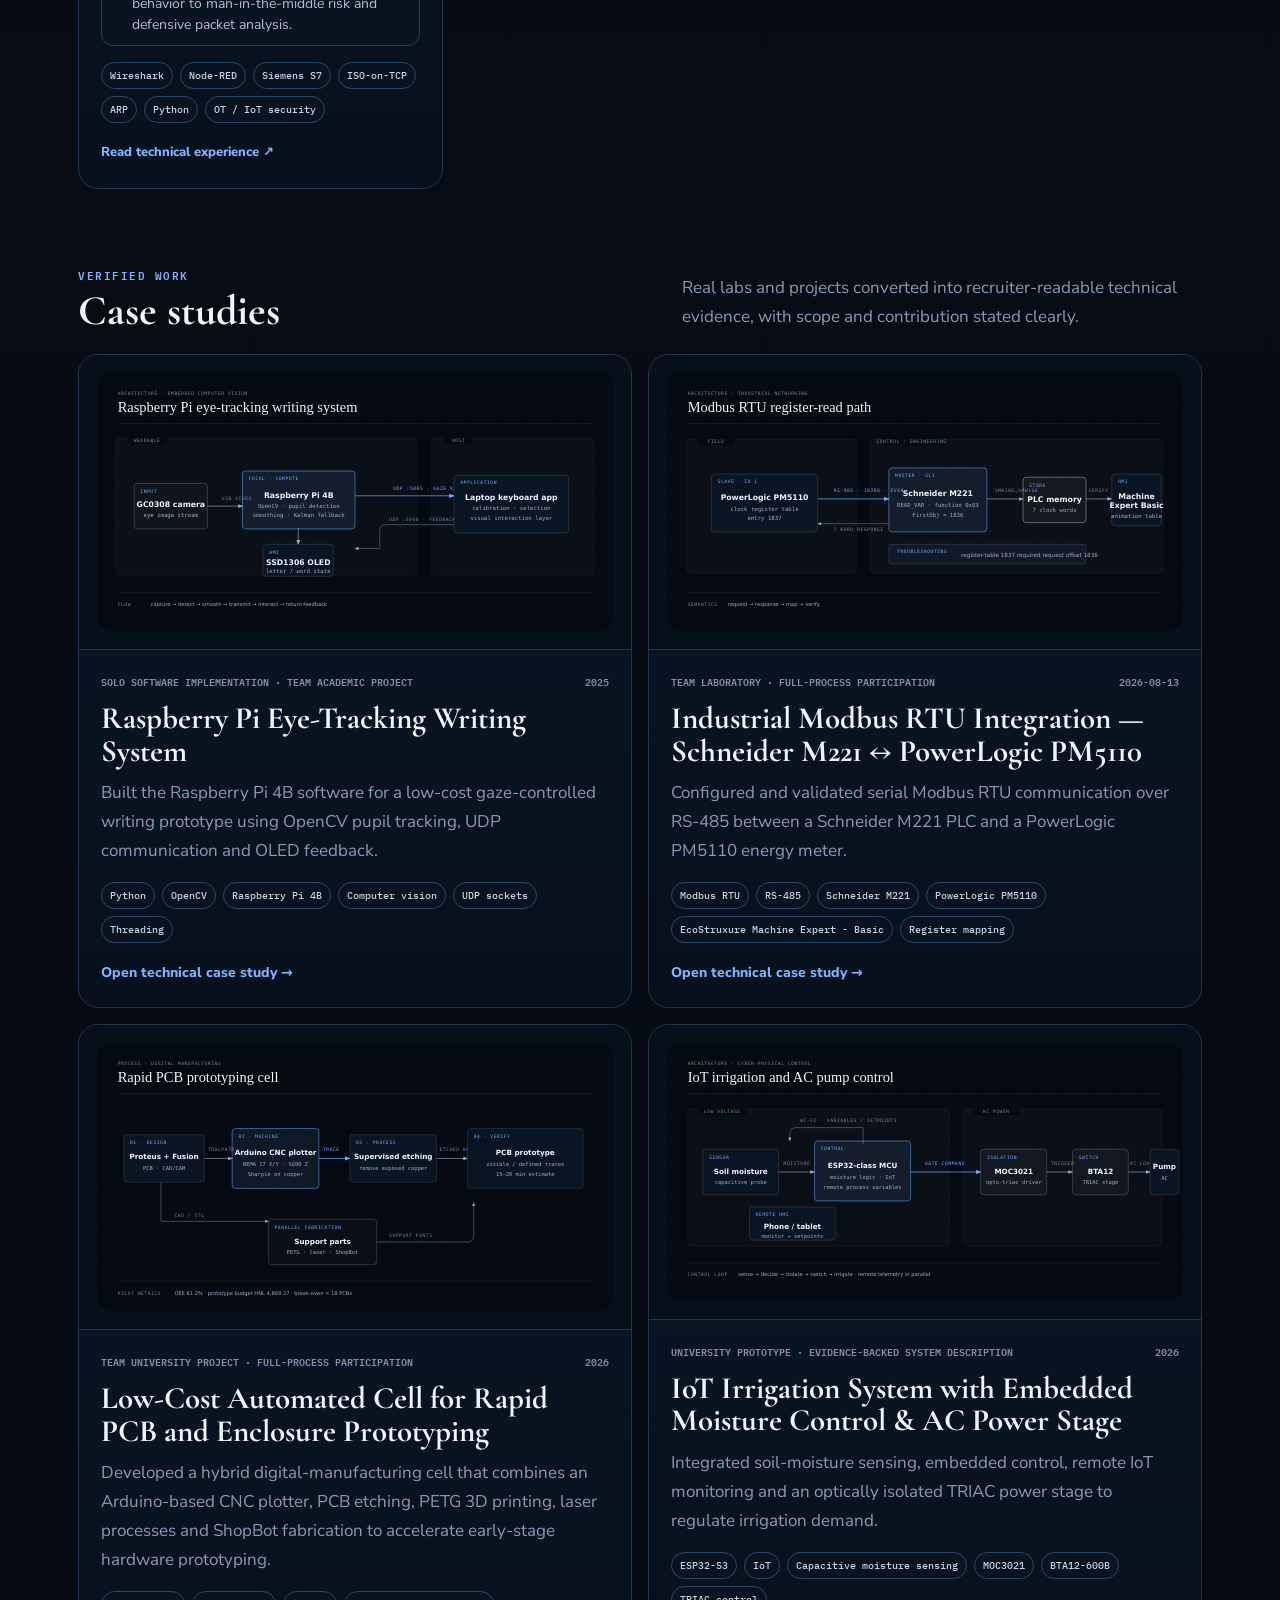
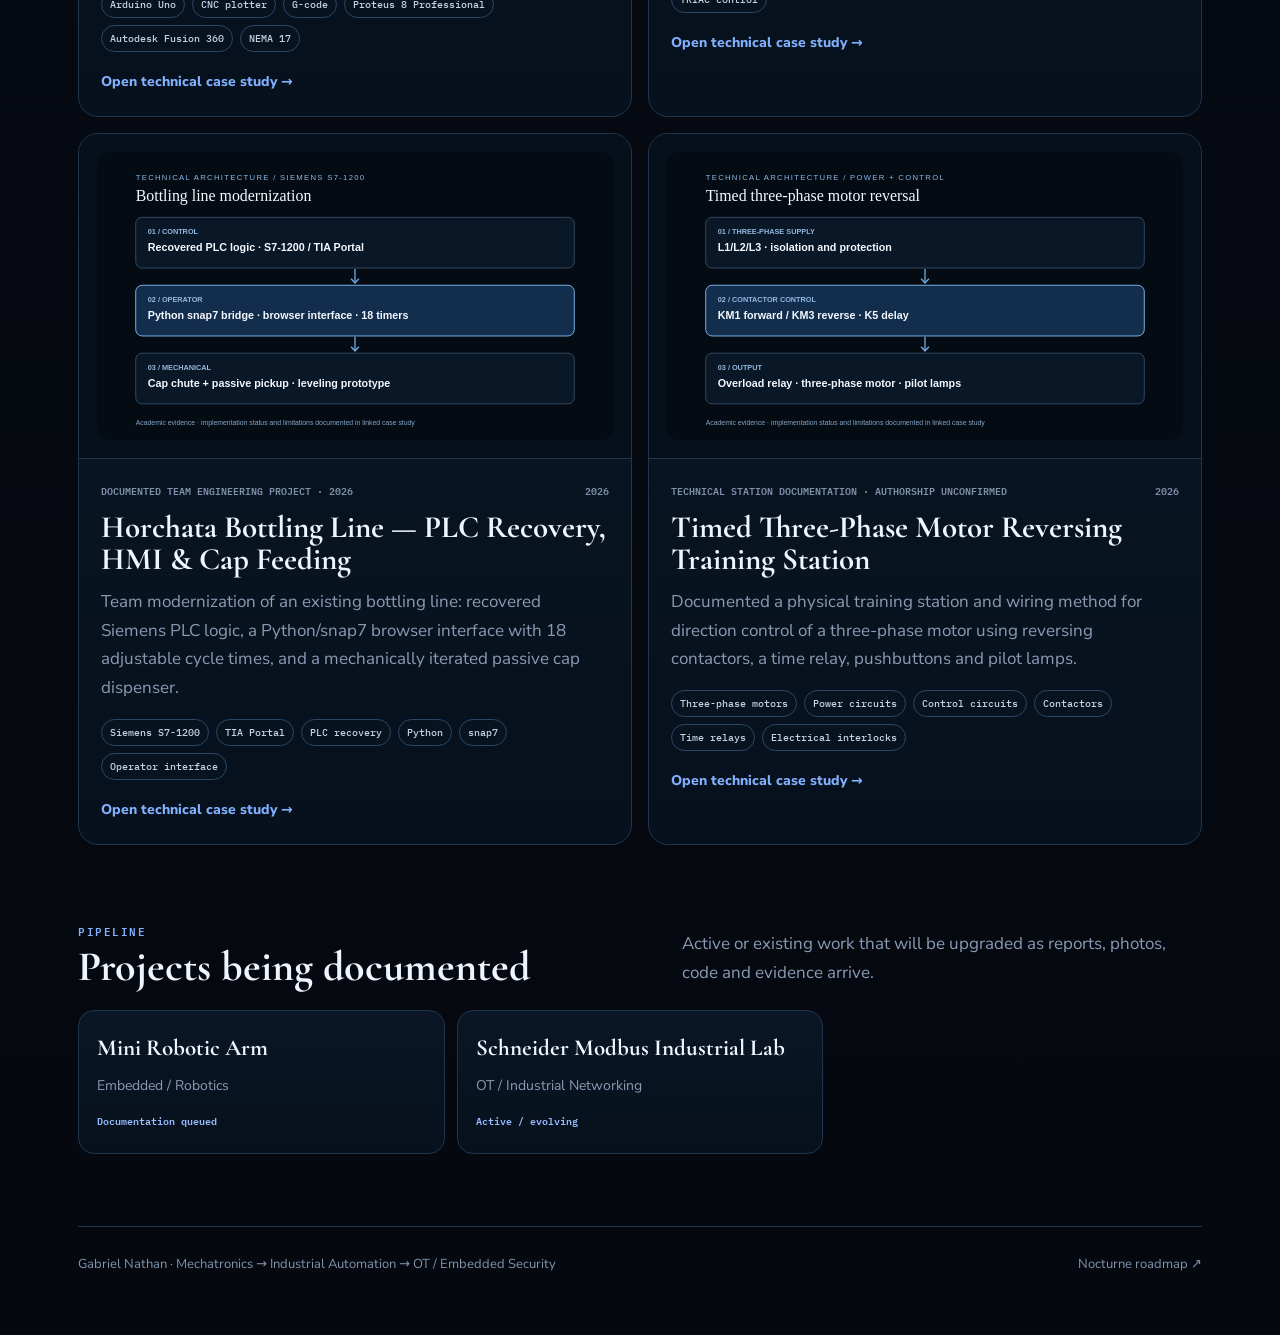
==== commit 13a1687b: "Display verified 2026 industrial engineering projects on public portfolio" ====
--- a/portfolio.html
+++ b/portfolio.html
@@ -29,6 +29,6 @@
     <footer><span>Gabriel Nathan · Mechatronics → Industrial Automation → OT / Embedded Security</span><a href="index.html">Nocturne roadmap ↗</a></footer>
   </main>
   <dialog id="caseDialog"><article class="dialog-card"><button class="close" id="closeDialog" aria-label="Close">×</button><div id="dialogContent"></div></article></dialog>
-  <script src="data/portfolio.js?v=blue-final-20260816-2"></script><script src="data/portfolio_extra.js?v=workshop-20260822-1"></script><script src="data/credentials.js?v=blue-final-20260816-2"></script><script src="data/portfolio_theme_patch.js?v=workshop-20260822-1"></script><script src="data/portfolio_media.js?v=blue-final-20260816-2"></script><script src="data/media_eye_hardware.js?v=blue-final-20260816-2"></script><script src="data/media_eye_detection.js?v=blue-final-20260816-2"></script><script src="data/media_irrigation_bench.js?v=blue-final-20260816-2"></script><script src="data/media_irrigation_layout.js?v=blue-final-20260816-2"></script><script src="portfolio.js?v=blue-final-20260816-2"></script>
+  <script src="data/portfolio.js?v=blue-final-20260816-2"></script><script src="data/portfolio_extra.js?v=workshop-20260822-1"></script><script src="data/credentials.js?v=blue-final-20260816-2"></script><script src="data/portfolio_theme_patch.js?v=workshop-20260822-1"></script><script src="data/portfolio_media.js?v=blue-final-20260816-2"></script><script src="data/media_eye_hardware.js?v=blue-final-20260816-2"></script><script src="data/media_eye_detection.js?v=blue-final-20260816-2"></script><script src="data/media_irrigation_bench.js?v=blue-final-20260816-2"></script><script src="data/media_irrigation_layout.js?v=blue-final-20260816-2"></script><script src="data/portfolio_industrial_2026.js?v=industrial-20261020-1"></script><script src="portfolio.js?v=blue-final-20260816-2"></script>
 </body>
 </html>
